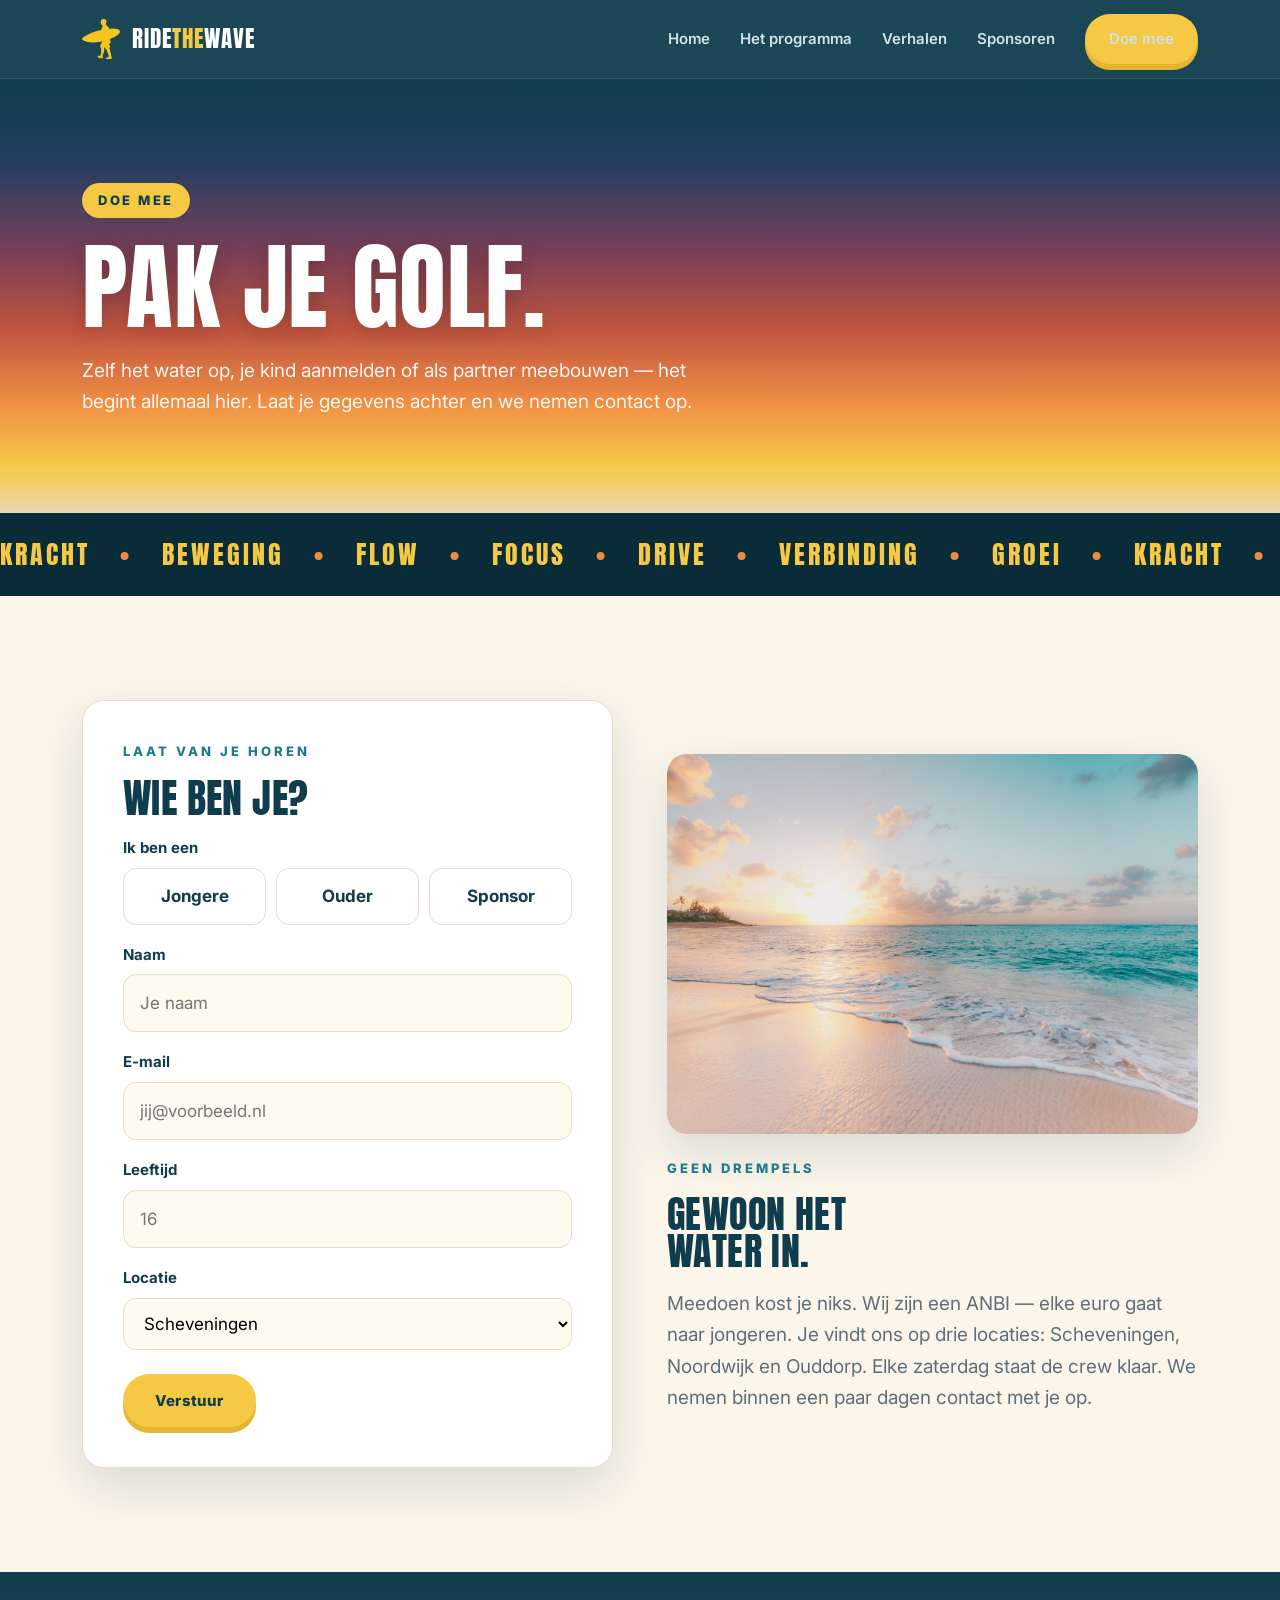
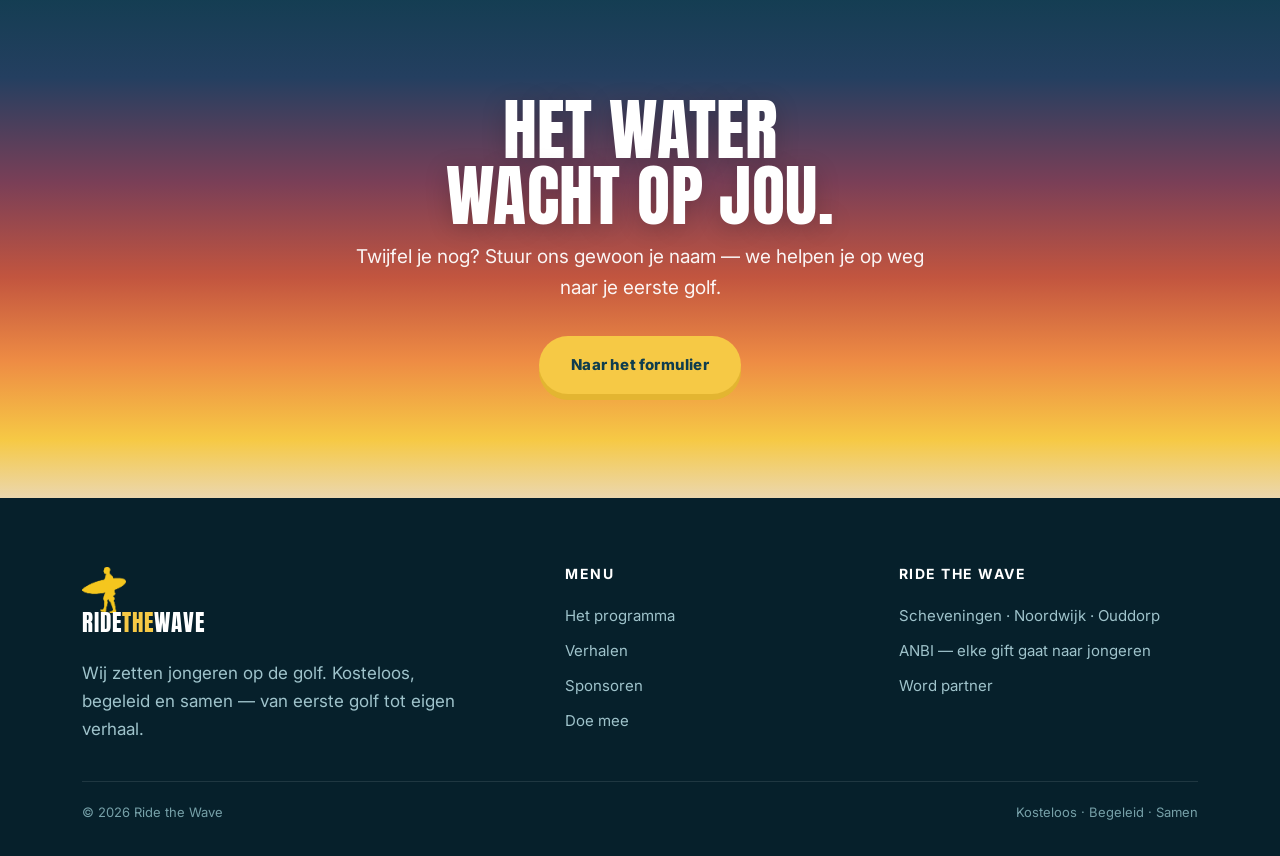
==== rtw/doe-mee.html @ a4daef5d "v11: zon-sectie geintegreerd met golf-overgangen, hero loopt over in pagina, vloeiende secties" ====
<!DOCTYPE html><html lang="nl"><head>
<meta charset="utf-8"><meta name="viewport" content="width=device-width,initial-scale=1">
<title>Ride the Wave — Doe mee</title>
<link href="https://fonts.googleapis.com/css2?family=Anton&family=Inter:wght@400;500;600;700&display=swap" rel="stylesheet">
<link rel="stylesheet" href="styles.css?v=11">
</head><body>

<nav class="nav"><div class="wrap">
  <a class="brand" href="index.html"><img src="assets/poppetje-yellow.png" alt="Ride the Wave"><span class="wm">RIDE<b>THE</b>WAVE</span></a>
  <button class="nav-toggle" aria-label="Menu openen" onclick="document.querySelector('.nav-links').classList.toggle('open')">☰</button>
  <div class="nav-links">
    <a href="index.html">Home</a><a href="het-programma.html">Het programma</a><a href="verhalen.html">Verhalen</a><a href="sponsoren.html">Sponsoren</a>
    <a class="btn btn-terra active" href="doe-mee.html">Doe mee</a>
  </div>
</div></nav>

<header class="phero">
  <div class="wrap">
    <span class="kicker">Doe mee</span>
    <h1>Pak je <em>golf.</em></h1>
    <p>Zelf het water op, je kind aanmelden of als partner meebouwen — het begint allemaal hier. Laat je gegevens achter en we nemen contact op.</p>
  </div>
</header>

<div class="band"><div class="row">
  <span>Kracht <i class="dot">•</i> Beweging <i class="dot">•</i> Flow <i class="dot">•</i> Focus <i class="dot">•</i> Drive <i class="dot">•</i> Verbinding <i class="dot">•</i> Groei <i class="dot">•</i> </span>
  <span>Kracht <i class="dot">•</i> Beweging <i class="dot">•</i> Flow <i class="dot">•</i> Focus <i class="dot">•</i> Drive <i class="dot">•</i> Verbinding <i class="dot">•</i> Groei <i class="dot">•</i> </span>
</div></div>

<section class="sec creme">
  <div class="wrap media">
    <form class="form rv" id="meedoen">
      <div class="eyebrow">Laat van je horen</div>
      <h2 style="font-size:clamp(28px,4vw,40px);margin-bottom:6px">Wie ben je?</h2>

      <label>Ik ben een</label>
      <div class="roles" id="roles">
        <div class="role" data-role="jongere">Jongere</div>
        <div class="role" data-role="ouder">Ouder</div>
        <div class="role" data-role="sponsor">Sponsor</div>
      </div>

      <label for="naam">Naam</label>
      <input type="text" id="naam" name="naam" placeholder="Je naam" required>

      <label for="email">E-mail</label>
      <input type="email" id="email" name="email" placeholder="jij@voorbeeld.nl" required>

      <label for="leeftijd">Leeftijd</label>
      <input type="number" id="leeftijd" name="leeftijd" min="1" max="120" placeholder="16">

      <label for="locatie">Locatie</label>
      <select id="locatie" name="locatie">
        <option value="Scheveningen">Scheveningen</option>
        <option value="Noordwijk">Noordwijk</option>
        <option value="Ouddorp">Ouddorp</option>
        <option value="Anders">Anders</option>
      </select>

      <button type="submit" class="btn btn-terra" style="margin-top:24px">Verstuur</button>

      <div class="thanks" id="thanks"></div>
    </form>

    <div class="rv">
      <img src="assets/photos/beach.jpg" alt="Jongere pakt een golf bij Ride the Wave" style="border-radius:20px;width:100%;height:320px;object-fit:cover">
      <div class="eyebrow" style="margin-top:24px">Geen drempels</div>
      <h2 style="font-size:clamp(26px,3.5vw,38px)">Gewoon het<br>water in.</h2>
      <p class="lead" style="margin-top:12px">Meedoen kost je niks. Wij zijn een ANBI — elke euro gaat naar jongeren. Je vindt ons op drie locaties: Scheveningen, Noordwijk en Ouddorp. Elke zaterdag staat de crew klaar. We nemen binnen een paar dagen contact met je op.</p>
    </div>
  </div>
</section>

<section class="ctastrip">
  <div class="wrap rv">
    <h2>Het water<br>wacht op jou.</h2>
    <p>Twijfel je nog? Stuur ons gewoon je naam — we helpen je op weg naar je eerste golf.</p>
    <a class="btn btn-yellow" href="#meedoen">Naar het formulier</a>
  </div>
</section>

<footer class="foot"><div class="wrap">
  <div class="top">
    <div><a class="brand" href="index.html"><img src="assets/poppetje-yellow.png" alt="" style="height:46px"><span class="wm">RIDE<b>THE</b>WAVE</span></a>
      <p style="margin-top:14px;max-width:36ch">Wij zetten jongeren op de golf. Kosteloos, begeleid en samen — van eerste golf tot eigen verhaal.</p></div>
    <div><h4>Menu</h4><a href="het-programma.html">Het programma</a><a href="verhalen.html">Verhalen</a><a href="sponsoren.html">Sponsoren</a><a href="doe-mee.html">Doe mee</a></div>
    <div><h4>Ride the Wave</h4><a>Scheveningen · Noordwijk · Ouddorp</a><a>ANBI — elke gift gaat naar jongeren</a><a href="doe-mee.html">Word partner</a></div>
  </div>
  <div class="bar"><span>© 2026 Ride the Wave</span><span>Kosteloos · Begeleid · Samen</span></div>
</div></footer>

<script>
document.querySelectorAll('.nav-links a').forEach(a=>a.addEventListener('click',()=>document.querySelector('.nav-links').classList.remove('open')));
const io=new IntersectionObserver(es=>es.forEach(e=>{if(e.isIntersecting){e.target.classList.add('in');io.unobserve(e.target)}}),{threshold:.12});
document.querySelectorAll('.rv').forEach(el=>io.observe(el));

/* ---- formulier-logica ---- */
let gekozenRol='';
document.querySelectorAll('#roles .role').forEach(r=>r.addEventListener('click',()=>{
  document.querySelectorAll('#roles .role').forEach(x=>x.classList.remove('sel'));
  r.classList.add('sel');
  gekozenRol=r.dataset.role;
}));

document.getElementById('meedoen').addEventListener('submit',function(e){
  e.preventDefault();
  const naam=document.getElementById('naam').value.trim();
  const voornaam=naam?naam.split(' ')[0]:'';
  const boodschappen={
    jongere:'Vet'+(voornaam?', '+voornaam:'')+'! We zien je in het water 🌊',
    ouder:'Bedankt'+(voornaam?', '+voornaam:'')+'! We nemen contact met je op over het aanmelden van je kind. 🤙',
    sponsor:'Top'+(voornaam?', '+voornaam:'')+'! Onze partner-crew neemt snel contact met je op om samen jongeren op de golf te zetten. 🤝'
  };
  const t=document.getElementById('thanks');
  t.textContent=gekozenRol?boodschappen[gekozenRol]:'Bedankt'+(voornaam?', '+voornaam:'')+'! We nemen snel contact met je op. 🌊';
  t.style.display='block';
  this.querySelectorAll('input,select,button').forEach(el=>{el.disabled=true;});
  t.scrollIntoView({behavior:'smooth',block:'center'});
});
</script>
</body></html>
---- rtw/styles.css ----
/* Ride the Wave — design system v10 : SUNSET-GRADIENT (festival-stijl)
   Blauw (zee) + geel (zon) hoofd; rood/oranje ALLEEN in de gradient-overgang (de zon). Echte foto's. Geen losse zonnen. */
:root{
  --blue:#0F3D4E; --blue-2:#0a2c39; --blue-3:#06202b;
  --ocean:#1F7A92; --ocean-2:#36A0BC;
  --yellow:#F6C945; --yellow-2:#FFD86A; --yellow-d:#e3b531;
  --orange:#EE8C44; --red:#D2553A;
  --sand:#E7D6B8; --sand-2:#EFE3C6; --brown:#9C7A4E;
  --creme:#FBF5EA; --white:#fff;
  --ink:#1b3138; --muted:#5d7077; --line:#e7ddc6;
  /* de zon-overgang: zee -> dusk -> rood -> oranje -> geel -> zand */
  --sunset:linear-gradient(180deg,#0F3D4E 0%,#243f60 20%,#7a3f57 40%,#C2553F 58%,#EE8C44 74%,#F6C945 89%,#EBD7AE 100%);
  --maxw:1180px; --r:22px; --sh:0 18px 48px rgba(15,61,78,.14);
}
*{margin:0;padding:0;box-sizing:border-box}
html{scroll-behavior:smooth}
body{font-family:'Inter',system-ui,sans-serif;color:var(--ink);background:var(--creme);line-height:1.65;-webkit-font-smoothing:antialiased;font-size:17px}
img{display:block;max-width:100%}
a{color:inherit;text-decoration:none}
.wrap{max-width:var(--maxw);margin:0 auto;padding:0 32px}
h1,h2,h3,.anton{font-family:'Anton',sans-serif;font-weight:400;letter-spacing:.4px;line-height:.98;text-transform:uppercase}
section{position:relative;z-index:2}
::selection{background:var(--yellow);color:var(--blue)}

/* ---------- buttons ---------- */
.btn{display:inline-flex;align-items:center;gap:.5em;font-family:'Inter';font-weight:800;font-size:15px;letter-spacing:.2px;
  padding:15px 30px;border-radius:999px;transition:transform .16s,box-shadow .16s,background .16s;cursor:pointer;border:2px solid transparent}
.btn:hover{transform:translateY(-2px)}
.btn-terra{background:var(--yellow);color:var(--blue);box-shadow:0 6px 0 var(--yellow-d)}
.btn-terra:hover{background:var(--yellow-2);box-shadow:0 4px 0 var(--yellow-d)}
.btn-yellow{background:var(--yellow);color:var(--blue);box-shadow:0 6px 0 var(--yellow-d)}
.btn-yellow:hover{background:var(--yellow-2);box-shadow:0 4px 0 var(--yellow-d)}
.btn-ghost{background:transparent;border-color:rgba(255,255,255,.65);color:#fff}
.btn-ghost:hover{background:rgba(255,255,255,.12);border-color:#fff}
.btn-ghost.dark{border-color:var(--blue);color:var(--blue)}

/* ---------- nav ---------- */
.nav{position:sticky;top:0;z-index:50;background:rgba(15,61,78,.95);backdrop-filter:saturate(140%) blur(10px);color:#fff;border-bottom:1px solid rgba(255,255,255,.08)}
.nav .wrap{display:flex;align-items:center;justify-content:space-between;height:78px}
.brand{display:flex;align-items:center;gap:12px}
.brand img{height:40px}
.brand .wm{font-family:'Anton';font-size:23px;letter-spacing:1px;line-height:.9;color:#fff}
.brand .wm b{color:var(--yellow);font-weight:400}
.nav-links{display:flex;align-items:center;gap:30px}
.nav-links a{font-weight:600;font-size:15px;color:#cfe2e8;transition:color .15s;position:relative}
.nav-links a:not(.btn):hover,.nav-links a.active:not(.btn){color:#fff}
.nav-links a.active:not(.btn)::after{content:"";position:absolute;left:0;right:0;bottom:-6px;height:3px;background:var(--yellow);border-radius:2px}
.nav-links .btn{padding:11px 22px}
.nav-toggle{display:none;background:none;border:0;color:#fff;font-size:26px;cursor:pointer}
@media(max-width:900px){
  .nav-links{position:fixed;inset:78px 0 auto 0;background:var(--blue);flex-direction:column;gap:0;padding:8px 0;
    transform:translateY(-130%);transition:transform .28s;box-shadow:0 24px 44px rgba(0,0,0,.3)}
  .nav-links.open{transform:translateY(0)}
  .nav-links a{padding:15px 32px;width:100%}.nav-links a.active::after{display:none}
  .nav-links .btn{margin:12px 32px}.nav-toggle{display:block}
}

/* ---------- hero (echte foto + sunset-waas) ---------- */
.hero{position:relative;min-height:92vh;display:flex;align-items:flex-end;color:#fff;overflow:hidden}
.hero .bg{position:absolute;inset:0;object-fit:cover;width:100%;height:100%;transform:scale(1.03)}
.hero .veil{position:absolute;inset:0;background:
  linear-gradient(180deg,rgba(15,61,78,.30) 0%,rgba(210,85,58,.20) 44%,rgba(15,61,78,.50) 70%,rgba(8,40,53,.92) 100%)}
.hero .wrap{position:relative;padding-bottom:96px;padding-top:120px;width:100%}
.kicker{display:inline-flex;align-items:center;gap:11px;font-family:'Inter';font-weight:800;letter-spacing:2.5px;font-size:13px;text-transform:uppercase;color:var(--blue);background:var(--yellow);padding:7px 16px;border-radius:999px;margin-bottom:22px}
.hero h1{font-size:clamp(54px,9.5vw,138px);max-width:14ch;letter-spacing:.5px;text-shadow:0 4px 34px rgba(0,0,0,.3)}
.hero h1 em{font-style:normal;color:var(--yellow)}
.tagline{margin:26px 0 4px;font-size:clamp(16px,1.7vw,21px);font-weight:500;max-width:48ch;color:#edf4f1}
.tagline span{display:block}
.hero-cta{display:flex;gap:14px;flex-wrap:wrap;margin-top:34px}
.hero-proof{margin-top:28px;font-size:14px;color:#d3e6e2;letter-spacing:.3px}
.hero-proof b{color:var(--yellow);font-weight:800}

/* page hero (gradient, geen losse zon) */
.phero{background:var(--sunset);color:#fff;padding:104px 0 96px;position:relative;overflow:hidden}
.phero .wrap{position:relative;z-index:2}
.phero h1{font-size:clamp(46px,7.5vw,98px);max-width:16ch;text-shadow:0 4px 24px rgba(0,0,0,.2)}
.phero h1 em{font-style:normal;color:#fff}
.phero p{margin-top:20px;max-width:52ch;font-size:19px;color:#fff;opacity:.94}

/* ---------- FESTIVAL-sectie: sunset-gradient + witomlijste fotokaarten ---------- */
.festival{background:var(--sunset);color:#fff;padding:120px 0 150px;position:relative}
.festival .head{text-align:center;max-width:62ch;margin:0 auto 54px}
.festival .eyebrow{color:#fff;opacity:.85}
.festival h2{color:#fff;font-size:clamp(34px,5vw,60px);text-shadow:0 4px 24px rgba(0,0,0,.18)}
.festival .lead{color:#fff;opacity:.92;margin:14px auto 0}
.fcards{display:grid;grid-template-columns:repeat(3,1fr);gap:34px}
@media(max-width:860px){.fcards{grid-template-columns:1fr;gap:40px;max-width:460px;margin:0 auto}}
.fitem{text-align:center}
.fitem .frame{background:#fff;padding:10px;border-radius:18px;box-shadow:0 22px 50px rgba(0,0,0,.22);transition:transform .2s}
.fitem:nth-child(odd) .frame{transform:rotate(-1.2deg)}
.fitem:nth-child(even) .frame{transform:rotate(1.2deg)}
.fitem:hover .frame{transform:rotate(0) translateY(-4px)}
.fitem .frame img{width:100%;height:248px;object-fit:cover;border-radius:11px;display:block}
.fitem h3{font-size:27px;margin:24px 0 10px;color:#fff;text-shadow:0 2px 14px rgba(0,0,0,.18)}
.fitem p{color:#fff;opacity:.92;font-size:15px;max-width:34ch;margin:0 auto}
/* golvende zand-rand onderaan */
.festival::after{content:"";position:absolute;left:0;right:0;bottom:-1px;height:60px;background-repeat:no-repeat;background-size:100% 100%;
  background-image:url("data:image/svg+xml,%3Csvg xmlns='http://www.w3.org/2000/svg' viewBox='0 0 1440 70' preserveAspectRatio='none'%3E%3Cpath d='M0,38 C200,68 380,12 600,36 C820,60 1020,14 1240,36 C1340,46 1400,30 1440,34 L1440,70 L0,70 Z' fill='%23FBF5EA'/%3E%3C/svg%3E")}

/* ---------- sfeerwoorden band ---------- */
.band{background:var(--blue-2);overflow:hidden;padding:20px 0}
.band .row{display:flex;white-space:nowrap;animation:scroll 42s linear infinite;font-family:'Anton';font-size:26px;letter-spacing:3px;color:var(--yellow);text-transform:uppercase}
.band .row span{display:inline-flex;align-items:center;gap:30px;padding-right:30px}
.band .row .dot{color:var(--orange);font-style:normal}
@keyframes scroll{from{transform:translateX(0)}to{transform:translateX(-50%)}}

/* ---------- sections ---------- */
.sec{padding:104px 0}
.sec.creme{background:var(--creme)}
.sec.zand{background:var(--sand)}
.sec.sea{background:var(--blue);color:#fff;padding-top:120px}
.eyebrow{font-family:'Inter';font-weight:800;letter-spacing:3px;font-size:13px;color:var(--ocean);text-transform:uppercase;margin-bottom:16px}
.sec.zand .eyebrow{color:var(--brown)}
.sec.sea .eyebrow{color:var(--yellow)}
.sec h2{font-size:clamp(32px,4.6vw,56px);max-width:20ch;margin-bottom:18px;color:var(--blue)}
.sec.sea h2{color:#fff}
.lead{font-size:19px;color:var(--muted);max-width:62ch}
.sec.zand .lead{color:#5c5238}.sec.sea .lead{color:#cfe4ea}

/* stats */
.stats{display:grid;grid-template-columns:repeat(4,1fr);gap:30px;margin-top:12px}
.stat{padding-top:22px;border-top:4px solid var(--yellow)}
.stat .n{font-family:'Anton';font-size:clamp(42px,5vw,68px);color:var(--ocean);line-height:1}
.sec.sea .stat .n{color:var(--yellow)}
.stat .l{font-weight:700;margin-top:8px;color:var(--ink)}.sec.sea .stat .l{color:#fff}
.stat small{display:block;color:var(--muted);font-weight:400;font-size:14px;margin-top:2px}
.sec.sea .stat small{color:#a0c6cf}
@media(max-width:760px){.stats{grid-template-columns:repeat(2,1fr)}}

/* cards */
.grid{display:grid;gap:26px}
.g2{grid-template-columns:repeat(2,1fr)}.g3{grid-template-columns:repeat(3,1fr)}.g4{grid-template-columns:repeat(4,1fr)}
@media(max-width:900px){.g3,.g4{grid-template-columns:repeat(2,1fr)}}
@media(max-width:600px){.g2,.g3,.g4{grid-template-columns:1fr}}
.card{background:#fff;border-radius:var(--r);overflow:hidden;box-shadow:var(--sh);border:1px solid var(--line);transition:transform .2s,box-shadow .2s}
.card:hover{transform:translateY(-5px);box-shadow:0 28px 60px rgba(15,61,78,.16)}
.card .pad{padding:28px 28px 30px}
.card img{width:100%;height:210px;object-fit:cover}
.card h3{font-size:23px;color:var(--blue);margin-bottom:10px}
.card p{color:var(--muted);font-size:15px}

/* phase */
.phase{display:flex;gap:24px;align-items:flex-start;background:#fff;border-radius:var(--r);padding:30px 32px;box-shadow:var(--sh);border:1px solid var(--line);transition:transform .2s}
.phase:hover{transform:translateY(-3px)}
.phase .num{flex:0 0 auto;width:60px;height:60px;border-radius:50%;background:var(--yellow);color:var(--blue);font-family:'Anton';font-size:26px;display:flex;align-items:center;justify-content:center;box-shadow:0 4px 0 var(--yellow-d)}
.phase h3{font-size:24px;color:var(--blue)}.phase p{color:var(--muted);margin-top:6px}
.phase .out{display:inline-flex;align-items:center;gap:7px;margin-top:12px;font-weight:800;font-size:13px;letter-spacing:.4px;color:var(--ocean)}

/* media row */
.media{display:grid;grid-template-columns:1fr 1fr;gap:54px;align-items:center}
.media img{width:100%;height:100%;min-height:380px;object-fit:cover;border-radius:var(--r);box-shadow:var(--sh)}
@media(max-width:820px){.media{grid-template-columns:1fr;gap:30px}.media img{min-height:260px}}

/* quote */
.pull{background:var(--blue-2)!important;color:#fff;border-radius:var(--r);padding:54px 56px;position:relative;overflow:hidden}
.pull::before{content:"\201C";position:absolute;top:-12px;left:24px;font-family:Georgia,serif;font-size:160px;color:rgba(246,201,69,.3);line-height:1}
.pull q{font-family:'Anton';font-size:clamp(25px,3.3vw,40px);line-height:1.1;display:block;quotes:none;text-transform:none;letter-spacing:.3px;position:relative}
.pull .by{margin-top:20px;color:var(--yellow);font-weight:700}
@media(max-width:600px){.pull{padding:38px 28px}}

/* sponsor tiers */
.tier{background:#fff;border-radius:var(--r);overflow:hidden;box-shadow:var(--sh);border:1px solid var(--line);display:flex;flex-direction:column}
.tier .top{background:var(--blue)!important;color:#fff;padding:24px;font-family:'Anton';font-size:25px;text-align:center;letter-spacing:1px}
.tier .price{font-family:'Anton';font-size:38px;color:var(--blue);text-align:center;padding:26px 0 8px}
.tier .desc{padding:0 26px 24px;color:var(--muted);text-align:center;font-size:15px;flex:1}
.tier .cta{padding:0 26px 30px;text-align:center}
.tier.hi{outline:3px solid var(--yellow);outline-offset:-3px;transform:translateY(-8px)}
.tier.hi .top{background:var(--ocean)!important}
.tier.hi .price{color:var(--ocean)}
.badge-best{background:var(--yellow);color:var(--blue);font-family:'Inter';font-weight:800;font-size:12px;letter-spacing:1.5px;text-align:center;padding:8px;text-transform:uppercase}

/* form */
.form{background:#fff;border-radius:var(--r);padding:40px;box-shadow:var(--sh);border:1px solid var(--line);max-width:680px}
.form label{display:block;font-weight:700;margin:18px 0 7px;color:var(--blue);font-size:15px}
.form input,.form select{width:100%;padding:14px 16px;border:1.5px solid var(--line);border-radius:13px;font:inherit;background:#fdfaf0;transition:border-color .15s}
.form input:focus,.form select:focus{outline:none;border-color:var(--ocean)}
.roles{display:flex;gap:10px;flex-wrap:wrap;margin-top:8px}
.role{flex:1;min-width:120px;text-align:center;padding:13px;border:1.5px solid var(--line);border-radius:13px;cursor:pointer;font-weight:700;color:var(--blue);transition:.15s}
.role:hover{border-color:var(--ocean)}
.role.sel{background:var(--blue);color:#fff;border-color:var(--blue)}
.thanks{display:none;background:var(--blue);color:#fff;border-radius:16px;padding:24px;margin-top:20px;font-weight:600}

/* CTA strip (sunset-gradient, geen losse zon) */
.ctastrip{background:var(--sunset);color:#fff;text-align:center;padding:124px 0 104px;position:relative;overflow:hidden}
.ctastrip .wrap{position:relative;z-index:2}
.ctastrip h2{font-size:clamp(36px,5.5vw,68px);margin-bottom:12px;color:#fff;text-shadow:0 4px 24px rgba(0,0,0,.2)}
.ctastrip p{max-width:50ch;margin:0 auto 32px;font-size:19px;color:#fff;opacity:.94}

/* golf-divider bovenaan donkere/sea secties */
.sec.sea::before{content:"";position:absolute;top:-1px;left:0;right:0;height:46px;background-repeat:no-repeat;background-size:100% 100%;z-index:3;
  background-image:url("data:image/svg+xml,%3Csvg xmlns='http://www.w3.org/2000/svg' viewBox='0 0 1440 60' preserveAspectRatio='none'%3E%3Cpath d='M0,30 C180,62 360,2 540,28 C720,54 900,6 1080,30 C1260,52 1380,18 1440,28 L1440,0 L0,0 Z' fill='%23FBF5EA'/%3E%3C/svg%3E")}

/* full-bleed break */
.break{position:relative;min-height:72vh;display:flex;align-items:center;justify-content:center;text-align:center;overflow:hidden;z-index:2}
.break img{position:absolute;inset:0;width:100%;height:100%;object-fit:cover}
.break .grad{position:absolute;inset:0;background:linear-gradient(120deg,rgba(15,61,78,.62),rgba(210,85,58,.40))}
.break h2{position:relative;color:#fff;font-size:clamp(42px,9vw,140px);line-height:.92;max-width:18ch;text-shadow:0 8px 40px rgba(0,0,0,.32)}
.break h2 span{color:var(--yellow)}

/* partners */
.logos{display:grid;grid-template-columns:repeat(5,1fr);gap:18px}
.logos .lg{background:#fff;border-radius:16px;height:84px;display:flex;align-items:center;justify-content:center;color:var(--muted);font-weight:600;font-size:14px;border:1px solid rgba(15,61,78,.12)}
@media(max-width:760px){.logos{grid-template-columns:repeat(2,1fr)}}

/* footer */
.foot{background:var(--blue-3);color:#9fc3cb;padding:64px 0 32px}
.foot .top{display:grid;grid-template-columns:1.5fr 1fr 1fr;gap:34px}
.foot .brand .wm{color:#fff}
.foot h4{font-family:'Inter';font-weight:700;color:#fff;font-size:14px;letter-spacing:1.5px;margin-bottom:14px;text-transform:uppercase}
.foot a{display:block;color:#9fc3cb;padding:5px 0;font-size:15px}.foot a:hover{color:var(--yellow)}
.foot .bar{border-top:1px solid rgba(255,255,255,.1);margin-top:38px;padding-top:20px;font-size:13px;display:flex;justify-content:space-between;flex-wrap:wrap;gap:8px;color:#76a0a8}
@media(max-width:760px){.foot .top{grid-template-columns:1fr;gap:24px}}

/* ---------- vloeiende golf-overgangen tussen secties ---------- */
.wd{line-height:0;position:relative;z-index:4;margin-top:-1px;margin-bottom:-1px}
.wd svg{display:block;width:100%;height:70px}
/* festival vloeit nu in via een golf bovenaan -> geen harde rand meer */
.festival{padding-top:30px}
.festival::before{content:none}
/* hero golf-uitloop */
.hero .waves{position:absolute;left:0;right:0;bottom:-1px;width:100%;z-index:3;display:block}
.hero .waves svg{display:block;width:100%;height:14vh;min-height:90px}

/* reveal */
.rv{opacity:0;transform:translateY(26px);transition:opacity .7s,transform .7s}.rv.in{opacity:1;transform:none}
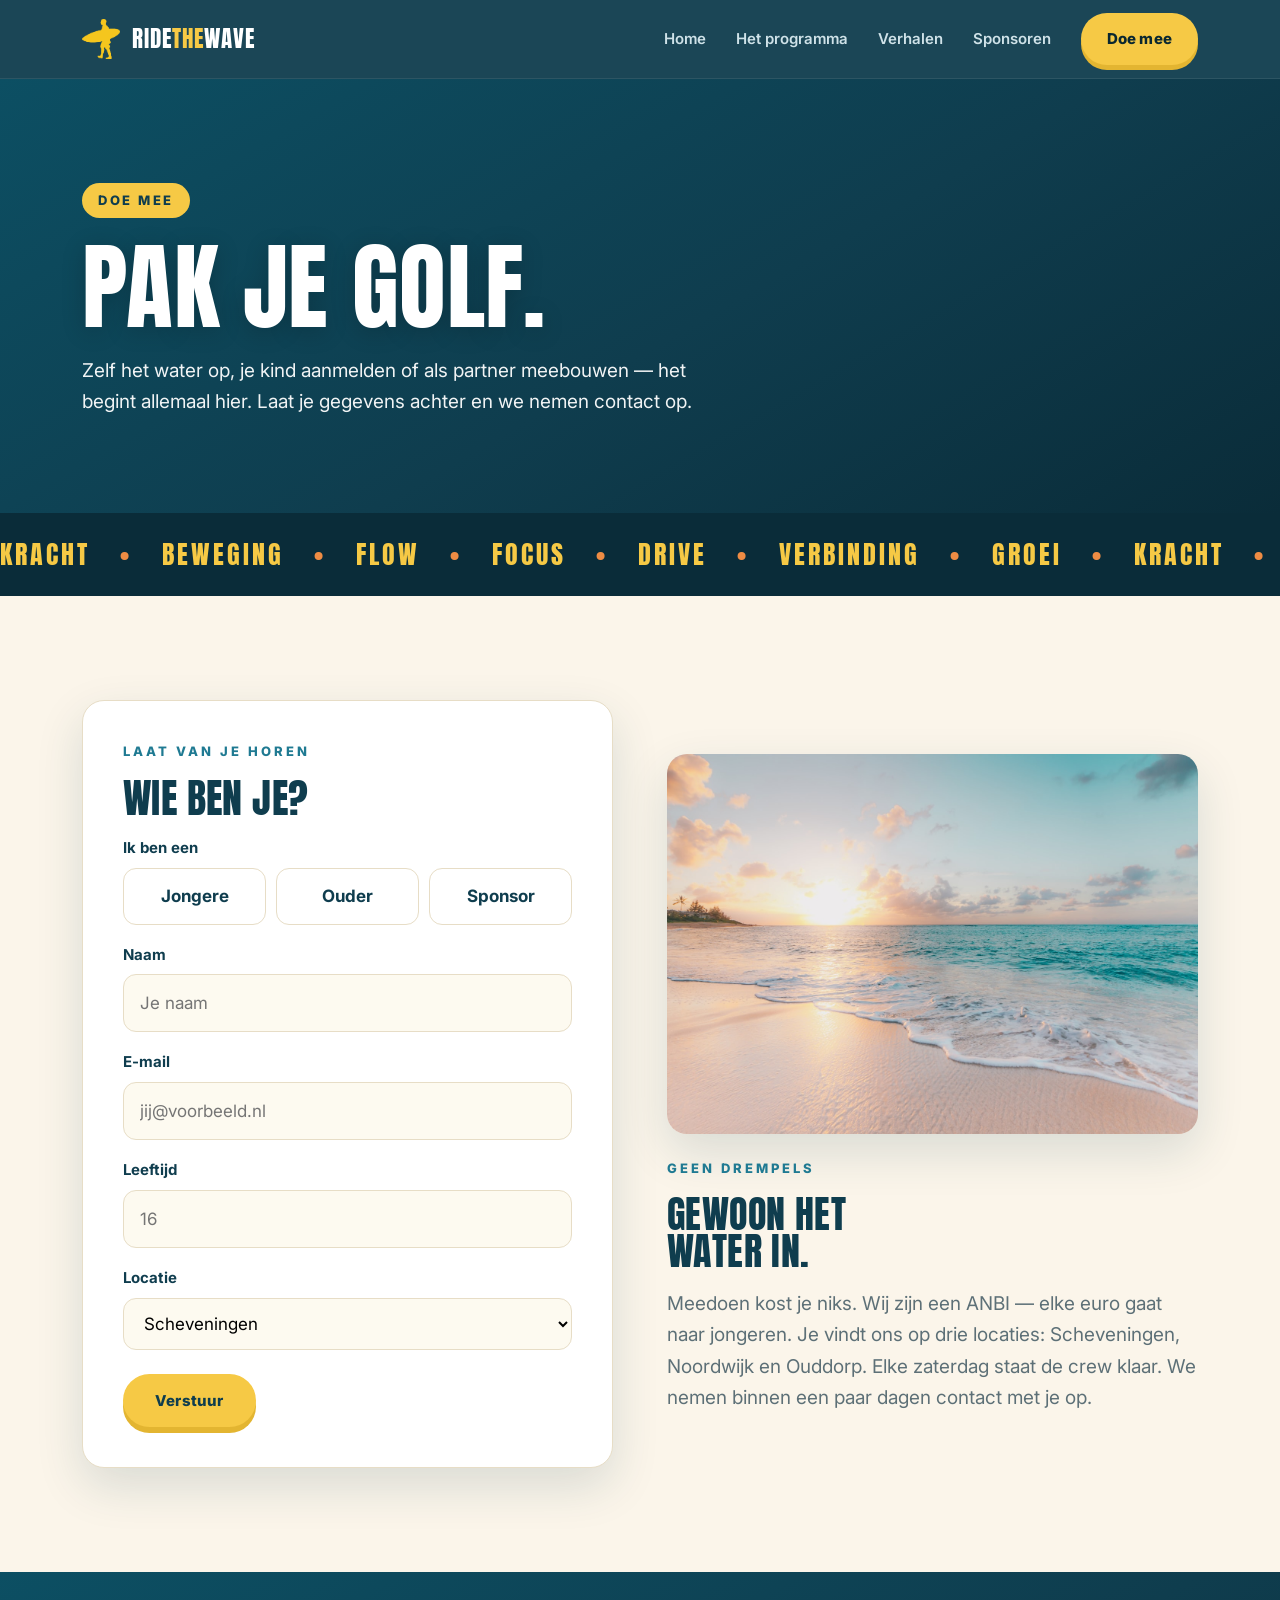
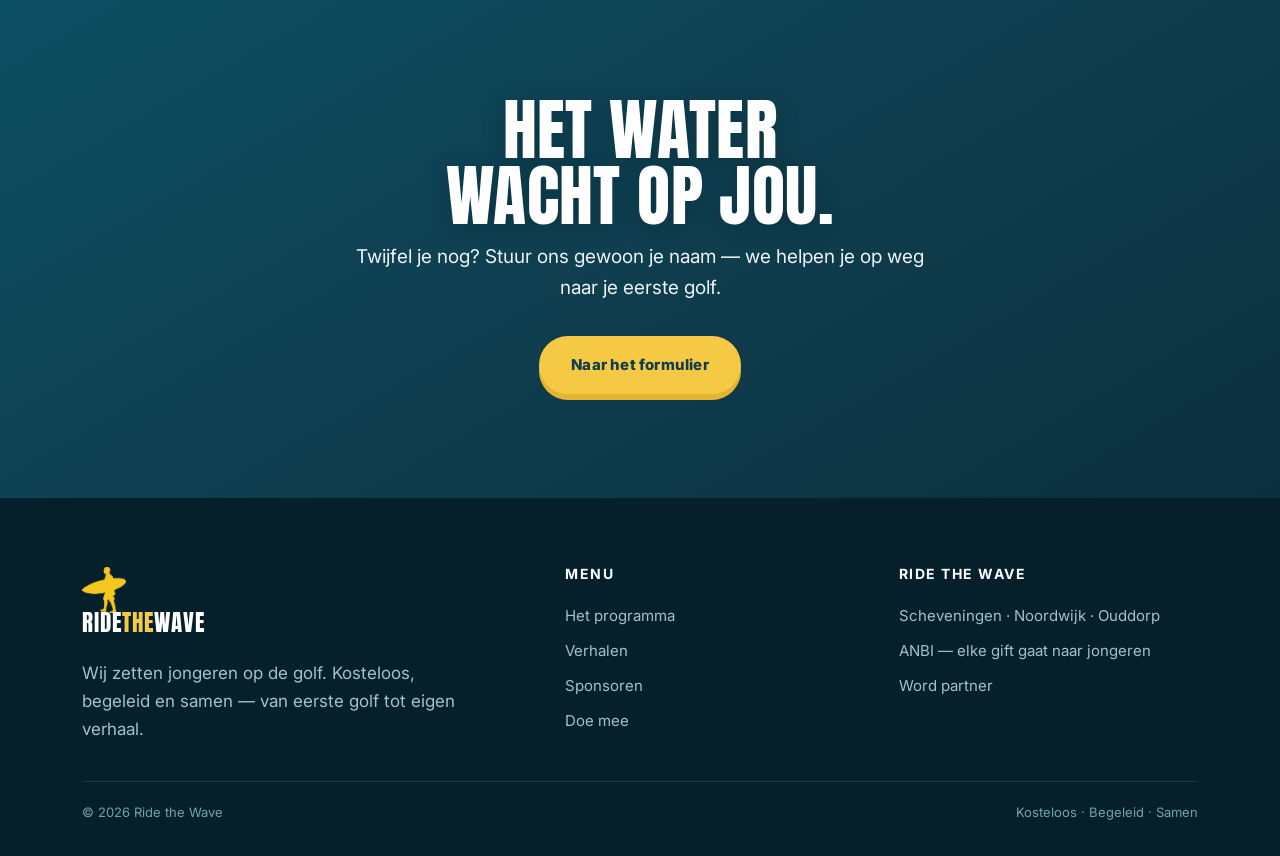
==== commit 5303485c: "v12: sunset alleen nog in festival (minder zonbeweging), pheros/CTA/hero clean zeeblauw, nav-knop le" ====
--- a/rtw/doe-mee.html
+++ b/rtw/doe-mee.html
@@ -2,7 +2,7 @@
 <meta charset="utf-8"><meta name="viewport" content="width=device-width,initial-scale=1">
 <title>Ride the Wave — Doe mee</title>
 <link href="https://fonts.googleapis.com/css2?family=Anton&family=Inter:wght@400;500;600;700&display=swap" rel="stylesheet">
-<link rel="stylesheet" href="styles.css?v=11">
+<link rel="stylesheet" href="styles.css?v=12">
 </head><body>
 
 <nav class="nav"><div class="wrap">
--- a/rtw/styles.css
+++ b/rtw/styles.css
@@ -45,7 +45,7 @@
 .nav-links a{font-weight:600;font-size:15px;color:#cfe2e8;transition:color .15s;position:relative}
 .nav-links a:not(.btn):hover,.nav-links a.active:not(.btn){color:#fff}
 .nav-links a.active:not(.btn)::after{content:"";position:absolute;left:0;right:0;bottom:-6px;height:3px;background:var(--yellow);border-radius:2px}
-.nav-links .btn{padding:11px 22px}
+.nav-links .btn{padding:12px 24px;color:#0a2730;font-weight:800;box-shadow:0 5px 0 var(--yellow-d)}
 .nav-toggle{display:none;background:none;border:0;color:#fff;font-size:26px;cursor:pointer}
 @media(max-width:900px){
   .nav-links{position:fixed;inset:78px 0 auto 0;background:var(--blue);flex-direction:column;gap:0;padding:8px 0;
@@ -59,7 +59,7 @@
 .hero{position:relative;min-height:92vh;display:flex;align-items:flex-end;color:#fff;overflow:hidden}
 .hero .bg{position:absolute;inset:0;object-fit:cover;width:100%;height:100%;transform:scale(1.03)}
 .hero .veil{position:absolute;inset:0;background:
-  linear-gradient(180deg,rgba(15,61,78,.30) 0%,rgba(210,85,58,.20) 44%,rgba(15,61,78,.50) 70%,rgba(8,40,53,.92) 100%)}
+  linear-gradient(180deg,rgba(15,61,78,.34) 0%,rgba(15,61,78,.10) 34%,rgba(12,45,54,.55) 70%,rgba(8,40,53,.94) 100%)}
 .hero .wrap{position:relative;padding-bottom:96px;padding-top:120px;width:100%}
 .kicker{display:inline-flex;align-items:center;gap:11px;font-family:'Inter';font-weight:800;letter-spacing:2.5px;font-size:13px;text-transform:uppercase;color:var(--blue);background:var(--yellow);padding:7px 16px;border-radius:999px;margin-bottom:22px}
 .hero h1{font-size:clamp(54px,9.5vw,138px);max-width:14ch;letter-spacing:.5px;text-shadow:0 4px 34px rgba(0,0,0,.3)}
@@ -71,7 +71,7 @@
 .hero-proof b{color:var(--yellow);font-weight:800}
 
 /* page hero (gradient, geen losse zon) */
-.phero{background:var(--sunset);color:#fff;padding:104px 0 96px;position:relative;overflow:hidden}
+.phero{background:linear-gradient(150deg,#0c4f63 0%,var(--blue) 55%,var(--blue-2) 100%);color:#fff;padding:104px 0 96px;position:relative;overflow:hidden}
 .phero .wrap{position:relative;z-index:2}
 .phero h1{font-size:clamp(46px,7.5vw,98px);max-width:16ch;text-shadow:0 4px 24px rgba(0,0,0,.2)}
 .phero h1 em{font-style:normal;color:#fff}
@@ -181,7 +181,7 @@
 .thanks{display:none;background:var(--blue);color:#fff;border-radius:16px;padding:24px;margin-top:20px;font-weight:600}
 
 /* CTA strip (sunset-gradient, geen losse zon) */
-.ctastrip{background:var(--sunset);color:#fff;text-align:center;padding:124px 0 104px;position:relative;overflow:hidden}
+.ctastrip{background:linear-gradient(150deg,#0c4f63 0%,var(--blue) 55%,var(--blue-2) 110%);color:#fff;text-align:center;padding:124px 0 104px;position:relative;overflow:hidden}
 .ctastrip .wrap{position:relative;z-index:2}
 .ctastrip h2{font-size:clamp(36px,5.5vw,68px);margin-bottom:12px;color:#fff;text-shadow:0 4px 24px rgba(0,0,0,.2)}
 .ctastrip p{max-width:50ch;margin:0 auto 32px;font-size:19px;color:#fff;opacity:.94}
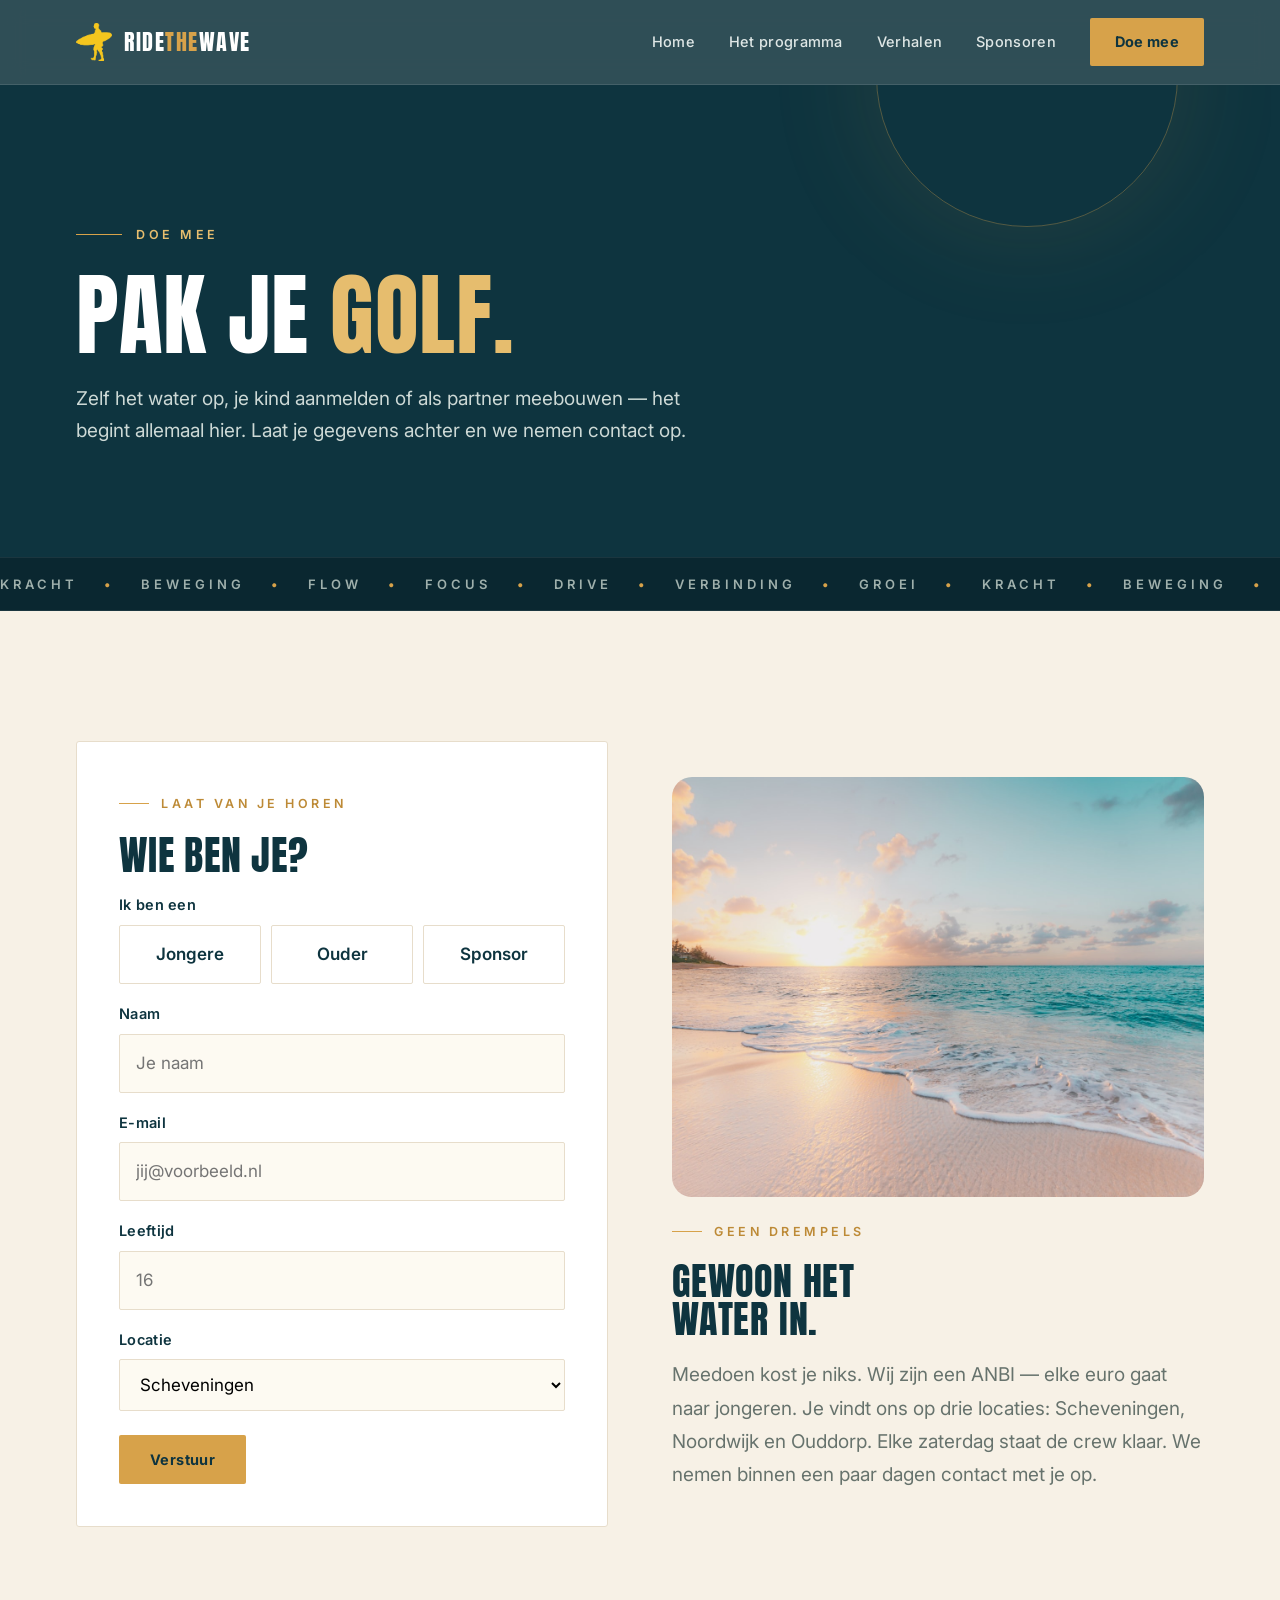
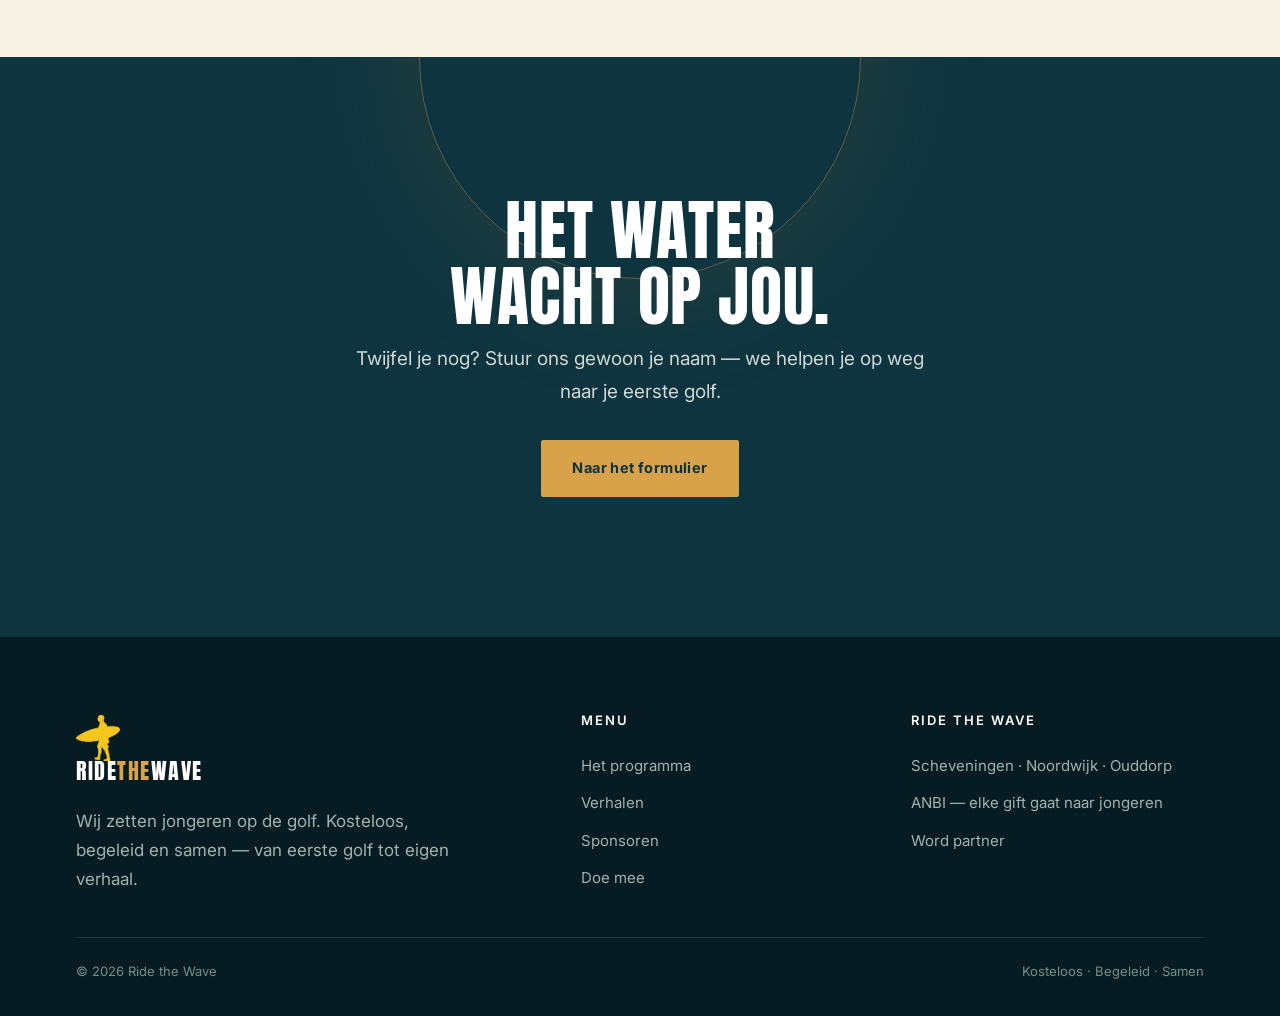
==== commit c8fa3892: "v13 premium editorial: oceaanblauw + verfijnd goud, zon als subtiele gloed/gouden-uur (geen kinderac" ====
--- a/rtw/doe-mee.html
+++ b/rtw/doe-mee.html
@@ -2,7 +2,7 @@
 <meta charset="utf-8"><meta name="viewport" content="width=device-width,initial-scale=1">
 <title>Ride the Wave — Doe mee</title>
 <link href="https://fonts.googleapis.com/css2?family=Anton&family=Inter:wght@400;500;600;700&display=swap" rel="stylesheet">
-<link rel="stylesheet" href="styles.css?v=12">
+<link rel="stylesheet" href="styles.css?v=13">
 </head><body>
 
 <nav class="nav"><div class="wrap">
--- a/rtw/styles.css
+++ b/rtw/styles.css
@@ -1,225 +1,207 @@
-/* Ride the Wave — design system v10 : SUNSET-GRADIENT (festival-stijl)
-   Blauw (zee) + geel (zon) hoofd; rood/oranje ALLEEN in de gradient-overgang (de zon). Echte foto's. Geen losse zonnen. */
+/* Ride the Wave — design system v13 : PREMIUM EDITORIAL
+   Diep oceaanblauw + crème + verfijnd goud (de zon = gouden-uur licht & één goud-accent). Geen regenboog-gradient, geen golfjes, geen dikke knoppen. */
 :root{
-  --blue:#0F3D4E; --blue-2:#0a2c39; --blue-3:#06202b;
-  --ocean:#1F7A92; --ocean-2:#36A0BC;
-  --yellow:#F6C945; --yellow-2:#FFD86A; --yellow-d:#e3b531;
-  --orange:#EE8C44; --red:#D2553A;
-  --sand:#E7D6B8; --sand-2:#EFE3C6; --brown:#9C7A4E;
-  --creme:#FBF5EA; --white:#fff;
-  --ink:#1b3138; --muted:#5d7077; --line:#e7ddc6;
-  /* de zon-overgang: zee -> dusk -> rood -> oranje -> geel -> zand */
-  --sunset:linear-gradient(180deg,#0F3D4E 0%,#243f60 20%,#7a3f57 40%,#C2553F 58%,#EE8C44 74%,#F6C945 89%,#EBD7AE 100%);
-  --maxw:1180px; --r:22px; --sh:0 18px 48px rgba(15,61,78,.14);
+  --navy:#0E343F; --navy-2:#0a2730; --navy-3:#061b22;       /* diepe oceaan */
+  --teal:#1C6E7E;                                            /* subtiele zee */
+  --gold:#D7A24A; --gold-2:#E6BD6E; --gold-d:#bd8a36;        /* de zon (verfijnd) */
+  --cream:#F7F1E6; --sand:#EADFC9; --white:#fff;
+  --ink:#22302d; --muted:#67736d; --line:#e7ddcb;
+  --maxw:1200px;
 }
 *{margin:0;padding:0;box-sizing:border-box}
 html{scroll-behavior:smooth}
-body{font-family:'Inter',system-ui,sans-serif;color:var(--ink);background:var(--creme);line-height:1.65;-webkit-font-smoothing:antialiased;font-size:17px}
+body{font-family:'Inter',system-ui,sans-serif;color:var(--ink);background:var(--cream);line-height:1.7;-webkit-font-smoothing:antialiased;font-size:17px}
 img{display:block;max-width:100%}
 a{color:inherit;text-decoration:none}
-.wrap{max-width:var(--maxw);margin:0 auto;padding:0 32px}
-h1,h2,h3,.anton{font-family:'Anton',sans-serif;font-weight:400;letter-spacing:.4px;line-height:.98;text-transform:uppercase}
+.wrap{max-width:var(--maxw);margin:0 auto;padding:0 36px}
+h1,h2,h3,.anton{font-family:'Anton',sans-serif;font-weight:400;letter-spacing:.6px;line-height:1;text-transform:uppercase}
 section{position:relative;z-index:2}
-::selection{background:var(--yellow);color:var(--blue)}
-
-/* ---------- buttons ---------- */
-.btn{display:inline-flex;align-items:center;gap:.5em;font-family:'Inter';font-weight:800;font-size:15px;letter-spacing:.2px;
-  padding:15px 30px;border-radius:999px;transition:transform .16s,box-shadow .16s,background .16s;cursor:pointer;border:2px solid transparent}
-.btn:hover{transform:translateY(-2px)}
-.btn-terra{background:var(--yellow);color:var(--blue);box-shadow:0 6px 0 var(--yellow-d)}
-.btn-terra:hover{background:var(--yellow-2);box-shadow:0 4px 0 var(--yellow-d)}
-.btn-yellow{background:var(--yellow);color:var(--blue);box-shadow:0 6px 0 var(--yellow-d)}
-.btn-yellow:hover{background:var(--yellow-2);box-shadow:0 4px 0 var(--yellow-d)}
-.btn-ghost{background:transparent;border-color:rgba(255,255,255,.65);color:#fff}
-.btn-ghost:hover{background:rgba(255,255,255,.12);border-color:#fff}
-.btn-ghost.dark{border-color:var(--blue);color:var(--blue)}
+::selection{background:var(--gold);color:var(--navy)}
+.wd{display:none}            /* oude golf-dividers uit */
+
+/* ---------- buttons (strak, verfijnd) ---------- */
+.btn{display:inline-flex;align-items:center;gap:.55em;font-family:'Inter';font-weight:700;font-size:14.5px;letter-spacing:.4px;
+  padding:15px 30px;border-radius:2px;transition:background .2s,color .2s,border-color .2s,transform .2s;cursor:pointer;border:1px solid transparent}
+.btn:hover{transform:translateY(-1px)}
+.btn-terra,.btn-yellow{background:var(--gold);color:var(--navy)}
+.btn-terra:hover,.btn-yellow:hover{background:var(--gold-2)}
+.btn-ghost{background:transparent;border-color:rgba(255,255,255,.4);color:#fff}
+.btn-ghost:hover{border-color:#fff;background:rgba(255,255,255,.06)}
+.btn-ghost.dark{border-color:var(--navy);color:var(--navy)}
 
 /* ---------- nav ---------- */
-.nav{position:sticky;top:0;z-index:50;background:rgba(15,61,78,.95);backdrop-filter:saturate(140%) blur(10px);color:#fff;border-bottom:1px solid rgba(255,255,255,.08)}
-.nav .wrap{display:flex;align-items:center;justify-content:space-between;height:78px}
+.nav{position:sticky;top:0;z-index:50;background:rgba(14,52,63,.86);backdrop-filter:saturate(140%) blur(12px);color:#fff;border-bottom:1px solid rgba(255,255,255,.1)}
+.nav .wrap{display:flex;align-items:center;justify-content:space-between;height:84px}
 .brand{display:flex;align-items:center;gap:12px}
-.brand img{height:40px}
-.brand .wm{font-family:'Anton';font-size:23px;letter-spacing:1px;line-height:.9;color:#fff}
-.brand .wm b{color:var(--yellow);font-weight:400}
-.nav-links{display:flex;align-items:center;gap:30px}
-.nav-links a{font-weight:600;font-size:15px;color:#cfe2e8;transition:color .15s;position:relative}
+.brand img{height:38px}
+.brand .wm{font-family:'Anton';font-size:22px;letter-spacing:1.5px;line-height:.9;color:#fff}
+.brand .wm b{color:var(--gold);font-weight:400}
+.nav-links{display:flex;align-items:center;gap:34px}
+.nav-links a{font-weight:500;font-size:14.5px;letter-spacing:.3px;color:#dfe7e6;transition:color .15s;position:relative}
 .nav-links a:not(.btn):hover,.nav-links a.active:not(.btn){color:#fff}
-.nav-links a.active:not(.btn)::after{content:"";position:absolute;left:0;right:0;bottom:-6px;height:3px;background:var(--yellow);border-radius:2px}
-.nav-links .btn{padding:12px 24px;color:#0a2730;font-weight:800;box-shadow:0 5px 0 var(--yellow-d)}
+.nav-links a.active:not(.btn)::after{content:"";position:absolute;left:0;right:0;bottom:-7px;height:2px;background:var(--gold)}
+.nav-links .btn{padding:11px 24px;color:var(--navy);font-weight:700}
 .nav-toggle{display:none;background:none;border:0;color:#fff;font-size:26px;cursor:pointer}
-@media(max-width:900px){
-  .nav-links{position:fixed;inset:78px 0 auto 0;background:var(--blue);flex-direction:column;gap:0;padding:8px 0;
-    transform:translateY(-130%);transition:transform .28s;box-shadow:0 24px 44px rgba(0,0,0,.3)}
+@media(max-width:920px){
+  .nav-links{position:fixed;inset:84px 0 auto 0;background:var(--navy);flex-direction:column;gap:0;padding:8px 0;
+    transform:translateY(-130%);transition:transform .28s;box-shadow:0 24px 44px rgba(0,0,0,.32)}
   .nav-links.open{transform:translateY(0)}
-  .nav-links a{padding:15px 32px;width:100%}.nav-links a.active::after{display:none}
-  .nav-links .btn{margin:12px 32px}.nav-toggle{display:block}
+  .nav-links a{padding:16px 36px;width:100%}.nav-links a.active::after{display:none}
+  .nav-links .btn{margin:12px 36px}.nav-toggle{display:block}
 }
 
-/* ---------- hero (echte foto + sunset-waas) ---------- */
-.hero{position:relative;min-height:92vh;display:flex;align-items:flex-end;color:#fff;overflow:hidden}
-.hero .bg{position:absolute;inset:0;object-fit:cover;width:100%;height:100%;transform:scale(1.03)}
-.hero .veil{position:absolute;inset:0;background:
-  linear-gradient(180deg,rgba(15,61,78,.34) 0%,rgba(15,61,78,.10) 34%,rgba(12,45,54,.55) 70%,rgba(8,40,53,.94) 100%)}
-.hero .wrap{position:relative;padding-bottom:96px;padding-top:120px;width:100%}
-.kicker{display:inline-flex;align-items:center;gap:11px;font-family:'Inter';font-weight:800;letter-spacing:2.5px;font-size:13px;text-transform:uppercase;color:var(--blue);background:var(--yellow);padding:7px 16px;border-radius:999px;margin-bottom:22px}
-.hero h1{font-size:clamp(54px,9.5vw,138px);max-width:14ch;letter-spacing:.5px;text-shadow:0 4px 34px rgba(0,0,0,.3)}
-.hero h1 em{font-style:normal;color:var(--yellow)}
-.tagline{margin:26px 0 4px;font-size:clamp(16px,1.7vw,21px);font-weight:500;max-width:48ch;color:#edf4f1}
-.tagline span{display:block}
-.hero-cta{display:flex;gap:14px;flex-wrap:wrap;margin-top:34px}
-.hero-proof{margin-top:28px;font-size:14px;color:#d3e6e2;letter-spacing:.3px}
-.hero-proof b{color:var(--yellow);font-weight:800}
-
-/* page hero (gradient, geen losse zon) */
-.phero{background:linear-gradient(150deg,#0c4f63 0%,var(--blue) 55%,var(--blue-2) 100%);color:#fff;padding:104px 0 96px;position:relative;overflow:hidden}
+/* ---------- hero (gouden-uur foto, editorial) ---------- */
+.hero{position:relative;min-height:94vh;display:flex;align-items:center;color:#fff;overflow:hidden}
+.hero .bg{position:absolute;inset:0;object-fit:cover;width:100%;height:100%}
+.hero .veil{position:absolute;inset:0;background:linear-gradient(90deg,rgba(8,27,34,.82) 0%,rgba(8,27,34,.45) 45%,rgba(8,27,34,.12) 100%)}
+.hero .waves{display:none}
+.hero .wrap{position:relative;width:100%}
+.kicker{display:inline-flex;align-items:center;gap:14px;font-family:'Inter';font-weight:600;letter-spacing:3.5px;font-size:12.5px;text-transform:uppercase;color:var(--gold-2);margin-bottom:26px}
+.kicker::before{content:"";width:46px;height:1px;background:var(--gold)}
+.hero h1{font-size:clamp(52px,8.5vw,128px);max-width:13ch;letter-spacing:1px}
+.hero h1 em{font-style:normal;color:var(--gold-2)}
+.tagline{margin:28px 0 0;font-size:clamp(16px,1.5vw,20px);font-weight:400;max-width:46ch;color:#e4ecea;line-height:1.7}
+.hero-cta{display:flex;gap:16px;flex-wrap:wrap;margin-top:38px}
+.hero-proof{margin-top:30px;font-size:13.5px;letter-spacing:.5px;color:#bcccc8}
+.hero-proof b{color:var(--gold-2);font-weight:700}
+
+/* page hero */
+.phero{background:var(--navy);color:#fff;padding:130px 0 110px;position:relative;overflow:hidden}
+.phero::after{content:"";position:absolute;right:8%;top:-160px;width:300px;height:300px;border-radius:50%;border:1px solid rgba(215,162,74,.35);box-shadow:0 0 120px rgba(215,162,74,.12)}
 .phero .wrap{position:relative;z-index:2}
-.phero h1{font-size:clamp(46px,7.5vw,98px);max-width:16ch;text-shadow:0 4px 24px rgba(0,0,0,.2)}
-.phero h1 em{font-style:normal;color:#fff}
-.phero p{margin-top:20px;max-width:52ch;font-size:19px;color:#fff;opacity:.94}
-
-/* ---------- FESTIVAL-sectie: sunset-gradient + witomlijste fotokaarten ---------- */
-.festival{background:var(--sunset);color:#fff;padding:120px 0 150px;position:relative}
-.festival .head{text-align:center;max-width:62ch;margin:0 auto 54px}
-.festival .eyebrow{color:#fff;opacity:.85}
-.festival h2{color:#fff;font-size:clamp(34px,5vw,60px);text-shadow:0 4px 24px rgba(0,0,0,.18)}
-.festival .lead{color:#fff;opacity:.92;margin:14px auto 0}
-.fcards{display:grid;grid-template-columns:repeat(3,1fr);gap:34px}
-@media(max-width:860px){.fcards{grid-template-columns:1fr;gap:40px;max-width:460px;margin:0 auto}}
-.fitem{text-align:center}
-.fitem .frame{background:#fff;padding:10px;border-radius:18px;box-shadow:0 22px 50px rgba(0,0,0,.22);transition:transform .2s}
-.fitem:nth-child(odd) .frame{transform:rotate(-1.2deg)}
-.fitem:nth-child(even) .frame{transform:rotate(1.2deg)}
-.fitem:hover .frame{transform:rotate(0) translateY(-4px)}
-.fitem .frame img{width:100%;height:248px;object-fit:cover;border-radius:11px;display:block}
-.fitem h3{font-size:27px;margin:24px 0 10px;color:#fff;text-shadow:0 2px 14px rgba(0,0,0,.18)}
-.fitem p{color:#fff;opacity:.92;font-size:15px;max-width:34ch;margin:0 auto}
-/* golvende zand-rand onderaan */
-.festival::after{content:"";position:absolute;left:0;right:0;bottom:-1px;height:60px;background-repeat:no-repeat;background-size:100% 100%;
-  background-image:url("data:image/svg+xml,%3Csvg xmlns='http://www.w3.org/2000/svg' viewBox='0 0 1440 70' preserveAspectRatio='none'%3E%3Cpath d='M0,38 C200,68 380,12 600,36 C820,60 1020,14 1240,36 C1340,46 1400,30 1440,34 L1440,70 L0,70 Z' fill='%23FBF5EA'/%3E%3C/svg%3E")}
-
-/* ---------- sfeerwoorden band ---------- */
-.band{background:var(--blue-2);overflow:hidden;padding:20px 0}
-.band .row{display:flex;white-space:nowrap;animation:scroll 42s linear infinite;font-family:'Anton';font-size:26px;letter-spacing:3px;color:var(--yellow);text-transform:uppercase}
-.band .row span{display:inline-flex;align-items:center;gap:30px;padding-right:30px}
-.band .row .dot{color:var(--orange);font-style:normal}
+.phero .kicker{color:var(--gold-2)}
+.phero h1{font-size:clamp(44px,7vw,92px);max-width:16ch}
+.phero h1 em{font-style:normal;color:var(--gold-2)}
+.phero p{margin-top:22px;max-width:54ch;font-size:19px;color:#cdd9d6}
+
+/* ---------- dunne sfeerwoorden-ticker (verfijnd) ---------- */
+.band{background:var(--navy-2);overflow:hidden;padding:15px 0;border-top:1px solid rgba(255,255,255,.07);border-bottom:1px solid rgba(255,255,255,.07)}
+.band .row{display:flex;white-space:nowrap;animation:scroll 60s linear infinite;font-family:'Inter';font-weight:600;font-size:13px;letter-spacing:4px;text-transform:uppercase;color:#9fb0ac}
+.band .row span{display:inline-flex;align-items:center;gap:26px;padding-right:26px}
+.band .row .dot{color:var(--gold);font-style:normal}
 @keyframes scroll{from{transform:translateX(0)}to{transform:translateX(-50%)}}
 
 /* ---------- sections ---------- */
-.sec{padding:104px 0}
-.sec.creme{background:var(--creme)}
+.sec{padding:130px 0}
+.sec.creme{background:var(--cream)}
 .sec.zand{background:var(--sand)}
-.sec.sea{background:var(--blue);color:#fff;padding-top:120px}
-.eyebrow{font-family:'Inter';font-weight:800;letter-spacing:3px;font-size:13px;color:var(--ocean);text-transform:uppercase;margin-bottom:16px}
-.sec.zand .eyebrow{color:var(--brown)}
-.sec.sea .eyebrow{color:var(--yellow)}
-.sec h2{font-size:clamp(32px,4.6vw,56px);max-width:20ch;margin-bottom:18px;color:var(--blue)}
+.sec.sea{background:var(--navy);color:#fff}
+.eyebrow{font-family:'Inter';font-weight:600;letter-spacing:3.5px;font-size:12.5px;color:var(--gold-d);text-transform:uppercase;margin-bottom:20px;display:inline-flex;align-items:center;gap:12px}
+.eyebrow::before{content:"";width:30px;height:1px;background:var(--gold)}
+.sec.sea .eyebrow,.sec.zand .eyebrow{color:var(--gold-2)}
+.sec h2{font-size:clamp(34px,4.4vw,58px);max-width:18ch;margin-bottom:20px;color:var(--navy);letter-spacing:.8px}
 .sec.sea h2{color:#fff}
-.lead{font-size:19px;color:var(--muted);max-width:62ch}
-.sec.zand .lead{color:#5c5238}.sec.sea .lead{color:#cfe4ea}
+.lead{font-size:19px;color:var(--muted);max-width:60ch;line-height:1.75}
+.sec.sea .lead{color:#cdd9d6}.sec.zand .lead{color:#5f5a48}
 
 /* stats */
-.stats{display:grid;grid-template-columns:repeat(4,1fr);gap:30px;margin-top:12px}
-.stat{padding-top:22px;border-top:4px solid var(--yellow)}
-.stat .n{font-family:'Anton';font-size:clamp(42px,5vw,68px);color:var(--ocean);line-height:1}
-.sec.sea .stat .n{color:var(--yellow)}
-.stat .l{font-weight:700;margin-top:8px;color:var(--ink)}.sec.sea .stat .l{color:#fff}
-.stat small{display:block;color:var(--muted);font-weight:400;font-size:14px;margin-top:2px}
-.sec.sea .stat small{color:#a0c6cf}
-@media(max-width:760px){.stats{grid-template-columns:repeat(2,1fr)}}
+.stats{display:grid;grid-template-columns:repeat(4,1fr);gap:0;margin-top:18px;border-top:1px solid var(--line)}
+.stat{padding:32px 28px 0 0;border-right:1px solid var(--line)}
+.stat:last-child{border-right:0}
+.stat .n{font-family:'Anton';font-size:clamp(40px,4.4vw,60px);color:var(--navy);line-height:1}
+.sec.sea .stat .n{color:var(--gold-2)}
+.stat .l{font-weight:600;margin-top:10px;color:var(--ink)}.sec.sea .stat .l{color:#fff}
+.stat small{display:block;color:var(--muted);font-weight:400;font-size:13.5px;margin-top:3px}
+.sec.sea .stat small{color:#aebcb8}
+@media(max-width:760px){.stats{grid-template-columns:repeat(2,1fr)}.stat{border-right:0;padding-right:0}}
+
+/* editorial photo cards (vervangt de festival-regenboog) */
+.festival{background:var(--navy);color:#fff;padding:130px 0}
+.festival::after{content:none}
+.festival .head{max-width:64ch;margin:0 0 56px}
+.festival .eyebrow{color:var(--gold-2)}
+.festival h2{color:#fff}
+.festival .lead{color:#cdd9d6}
+.fcards{display:grid;grid-template-columns:repeat(3,1fr);gap:36px}
+@media(max-width:860px){.fcards{grid-template-columns:1fr;gap:40px;max-width:440px}}
+.fitem .frame{overflow:hidden;border-radius:3px;position:relative}
+.fitem .frame::after{content:"";position:absolute;inset:0;box-shadow:inset 0 0 0 1px rgba(215,162,74,.35)}
+.fitem .frame img{width:100%;height:300px;object-fit:cover;transition:transform .5s ease}
+.fitem:hover .frame img{transform:scale(1.05)}
+.fitem h3{font-size:24px;margin:26px 0 10px;color:#fff;letter-spacing:.5px}
+.fitem p{color:#bcccc8;font-size:15px;max-width:38ch}
 
 /* cards */
-.grid{display:grid;gap:26px}
+.grid{display:grid;gap:30px}
 .g2{grid-template-columns:repeat(2,1fr)}.g3{grid-template-columns:repeat(3,1fr)}.g4{grid-template-columns:repeat(4,1fr)}
 @media(max-width:900px){.g3,.g4{grid-template-columns:repeat(2,1fr)}}
 @media(max-width:600px){.g2,.g3,.g4{grid-template-columns:1fr}}
-.card{background:#fff;border-radius:var(--r);overflow:hidden;box-shadow:var(--sh);border:1px solid var(--line);transition:transform .2s,box-shadow .2s}
-.card:hover{transform:translateY(-5px);box-shadow:0 28px 60px rgba(15,61,78,.16)}
-.card .pad{padding:28px 28px 30px}
-.card img{width:100%;height:210px;object-fit:cover}
-.card h3{font-size:23px;color:var(--blue);margin-bottom:10px}
+.card{background:var(--white);border:1px solid var(--line);border-radius:3px;overflow:hidden;transition:transform .2s,box-shadow .2s}
+.card:hover{transform:translateY(-3px);box-shadow:0 24px 50px rgba(14,52,63,.10)}
+.card .pad{padding:30px 30px 32px}
+.card img{width:100%;height:220px;object-fit:cover}
+.card h3{font-size:22px;color:var(--navy);margin-bottom:10px;letter-spacing:.4px}
 .card p{color:var(--muted);font-size:15px}
 
 /* phase */
-.phase{display:flex;gap:24px;align-items:flex-start;background:#fff;border-radius:var(--r);padding:30px 32px;box-shadow:var(--sh);border:1px solid var(--line);transition:transform .2s}
-.phase:hover{transform:translateY(-3px)}
-.phase .num{flex:0 0 auto;width:60px;height:60px;border-radius:50%;background:var(--yellow);color:var(--blue);font-family:'Anton';font-size:26px;display:flex;align-items:center;justify-content:center;box-shadow:0 4px 0 var(--yellow-d)}
-.phase h3{font-size:24px;color:var(--blue)}.phase p{color:var(--muted);margin-top:6px}
-.phase .out{display:inline-flex;align-items:center;gap:7px;margin-top:12px;font-weight:800;font-size:13px;letter-spacing:.4px;color:var(--ocean)}
+.phase{display:flex;gap:26px;align-items:flex-start;padding:34px 0;border-top:1px solid var(--line)}
+.phase:last-child{border-bottom:1px solid var(--line)}
+.phase .num{flex:0 0 auto;font-family:'Anton';font-size:clamp(40px,4vw,60px);color:var(--gold);line-height:.9;min-width:90px}
+.phase h3{font-size:25px;color:var(--navy);letter-spacing:.5px}.phase p{color:var(--muted);margin-top:8px;max-width:54ch}
+.phase .out{display:inline-flex;align-items:center;gap:8px;margin-top:12px;font-weight:600;font-size:13px;letter-spacing:1px;text-transform:uppercase;color:var(--gold-d)}
 
 /* media row */
-.media{display:grid;grid-template-columns:1fr 1fr;gap:54px;align-items:center}
-.media img{width:100%;height:100%;min-height:380px;object-fit:cover;border-radius:var(--r);box-shadow:var(--sh)}
-@media(max-width:820px){.media{grid-template-columns:1fr;gap:30px}.media img{min-height:260px}}
+.media{display:grid;grid-template-columns:1fr 1fr;gap:64px;align-items:center}
+.media img{width:100%;height:100%;min-height:420px;object-fit:cover;border-radius:3px}
+@media(max-width:820px){.media{grid-template-columns:1fr;gap:32px}.media img{min-height:280px}}
 
 /* quote */
-.pull{background:var(--blue-2)!important;color:#fff;border-radius:var(--r);padding:54px 56px;position:relative;overflow:hidden}
-.pull::before{content:"\201C";position:absolute;top:-12px;left:24px;font-family:Georgia,serif;font-size:160px;color:rgba(246,201,69,.3);line-height:1}
-.pull q{font-family:'Anton';font-size:clamp(25px,3.3vw,40px);line-height:1.1;display:block;quotes:none;text-transform:none;letter-spacing:.3px;position:relative}
-.pull .by{margin-top:20px;color:var(--yellow);font-weight:700}
-@media(max-width:600px){.pull{padding:38px 28px}}
+.pull{border-left:2px solid var(--gold);padding:8px 0 8px 44px;position:relative}
+.pull q{font-family:'Anton';font-size:clamp(26px,3.4vw,46px);line-height:1.12;display:block;quotes:none;text-transform:none;letter-spacing:.4px;color:#fff}
+.sec:not(.sea) .pull q{color:var(--navy)}
+.pull .by{margin-top:22px;color:var(--gold-2);font-weight:600;letter-spacing:.5px}
+.sec:not(.sea) .pull .by{color:var(--gold-d)}
+@media(max-width:600px){.pull{padding-left:26px}}
 
 /* sponsor tiers */
-.tier{background:#fff;border-radius:var(--r);overflow:hidden;box-shadow:var(--sh);border:1px solid var(--line);display:flex;flex-direction:column}
-.tier .top{background:var(--blue)!important;color:#fff;padding:24px;font-family:'Anton';font-size:25px;text-align:center;letter-spacing:1px}
-.tier .price{font-family:'Anton';font-size:38px;color:var(--blue);text-align:center;padding:26px 0 8px}
-.tier .desc{padding:0 26px 24px;color:var(--muted);text-align:center;font-size:15px;flex:1}
-.tier .cta{padding:0 26px 30px;text-align:center}
-.tier.hi{outline:3px solid var(--yellow);outline-offset:-3px;transform:translateY(-8px)}
-.tier.hi .top{background:var(--ocean)!important}
-.tier.hi .price{color:var(--ocean)}
-.badge-best{background:var(--yellow);color:var(--blue);font-family:'Inter';font-weight:800;font-size:12px;letter-spacing:1.5px;text-align:center;padding:8px;text-transform:uppercase}
+.tier{background:var(--white);border:1px solid var(--line);border-radius:3px;overflow:hidden;display:flex;flex-direction:column}
+.tier .top{background:var(--navy)!important;color:#fff;padding:26px;font-family:'Anton';font-size:24px;text-align:center;letter-spacing:1.5px}
+.tier .price{font-family:'Anton';font-size:36px;color:var(--navy);text-align:center;padding:28px 0 8px}
+.tier .desc{padding:0 28px 26px;color:var(--muted);text-align:center;font-size:15px;flex:1}
+.tier .cta{padding:0 28px 32px;text-align:center}
+.tier.hi{border-color:var(--gold);box-shadow:0 24px 50px rgba(14,52,63,.1)}
+.tier.hi .top{background:var(--gold)!important;color:var(--navy)}
+.tier.hi .price{color:var(--gold-d)}
+.badge-best{background:var(--gold);color:var(--navy);font-family:'Inter';font-weight:700;font-size:11.5px;letter-spacing:2px;text-align:center;padding:9px;text-transform:uppercase}
 
 /* form */
-.form{background:#fff;border-radius:var(--r);padding:40px;box-shadow:var(--sh);border:1px solid var(--line);max-width:680px}
-.form label{display:block;font-weight:700;margin:18px 0 7px;color:var(--blue);font-size:15px}
-.form input,.form select{width:100%;padding:14px 16px;border:1.5px solid var(--line);border-radius:13px;font:inherit;background:#fdfaf0;transition:border-color .15s}
-.form input:focus,.form select:focus{outline:none;border-color:var(--ocean)}
+.form{background:var(--white);border:1px solid var(--line);border-radius:3px;padding:42px;max-width:680px}
+.form label{display:block;font-weight:600;margin:18px 0 7px;color:var(--navy);font-size:14.5px;letter-spacing:.3px}
+.form input,.form select{width:100%;padding:14px 16px;border:1px solid var(--line);border-radius:2px;font:inherit;background:#fdfaf2;transition:border-color .15s}
+.form input:focus,.form select:focus{outline:none;border-color:var(--gold)}
 .roles{display:flex;gap:10px;flex-wrap:wrap;margin-top:8px}
-.role{flex:1;min-width:120px;text-align:center;padding:13px;border:1.5px solid var(--line);border-radius:13px;cursor:pointer;font-weight:700;color:var(--blue);transition:.15s}
-.role:hover{border-color:var(--ocean)}
-.role.sel{background:var(--blue);color:#fff;border-color:var(--blue)}
-.thanks{display:none;background:var(--blue);color:#fff;border-radius:16px;padding:24px;margin-top:20px;font-weight:600}
-
-/* CTA strip (sunset-gradient, geen losse zon) */
-.ctastrip{background:linear-gradient(150deg,#0c4f63 0%,var(--blue) 55%,var(--blue-2) 110%);color:#fff;text-align:center;padding:124px 0 104px;position:relative;overflow:hidden}
+.role{flex:1;min-width:120px;text-align:center;padding:14px;border:1px solid var(--line);border-radius:2px;cursor:pointer;font-weight:600;color:var(--navy);transition:.15s}
+.role:hover{border-color:var(--gold)}
+.role.sel{background:var(--navy);color:#fff;border-color:var(--navy)}
+.thanks{display:none;background:var(--navy);color:#fff;border-radius:3px;padding:24px;margin-top:20px;font-weight:500}
+
+/* CTA strip */
+.ctastrip{background:var(--navy);color:#fff;text-align:center;padding:140px 0;position:relative;overflow:hidden}
+.ctastrip::before{content:"";position:absolute;left:50%;top:-220px;width:440px;height:440px;transform:translateX(-50%);border-radius:50%;border:1px solid rgba(215,162,74,.4);box-shadow:0 0 140px rgba(215,162,74,.14)}
 .ctastrip .wrap{position:relative;z-index:2}
-.ctastrip h2{font-size:clamp(36px,5.5vw,68px);margin-bottom:12px;color:#fff;text-shadow:0 4px 24px rgba(0,0,0,.2)}
-.ctastrip p{max-width:50ch;margin:0 auto 32px;font-size:19px;color:#fff;opacity:.94}
-
-/* golf-divider bovenaan donkere/sea secties */
-.sec.sea::before{content:"";position:absolute;top:-1px;left:0;right:0;height:46px;background-repeat:no-repeat;background-size:100% 100%;z-index:3;
-  background-image:url("data:image/svg+xml,%3Csvg xmlns='http://www.w3.org/2000/svg' viewBox='0 0 1440 60' preserveAspectRatio='none'%3E%3Cpath d='M0,30 C180,62 360,2 540,28 C720,54 900,6 1080,30 C1260,52 1380,18 1440,28 L1440,0 L0,0 Z' fill='%23FBF5EA'/%3E%3C/svg%3E")}
+.ctastrip h2{font-size:clamp(36px,5.2vw,66px);margin-bottom:14px;color:#fff;letter-spacing:.8px}
+.ctastrip p{max-width:50ch;margin:0 auto 32px;font-size:19px;color:#cdd9d6}
 
 /* full-bleed break */
-.break{position:relative;min-height:72vh;display:flex;align-items:center;justify-content:center;text-align:center;overflow:hidden;z-index:2}
+.break{position:relative;min-height:70vh;display:flex;align-items:center;justify-content:center;text-align:center;overflow:hidden;z-index:2}
 .break img{position:absolute;inset:0;width:100%;height:100%;object-fit:cover}
-.break .grad{position:absolute;inset:0;background:linear-gradient(120deg,rgba(15,61,78,.62),rgba(210,85,58,.40))}
-.break h2{position:relative;color:#fff;font-size:clamp(42px,9vw,140px);line-height:.92;max-width:18ch;text-shadow:0 8px 40px rgba(0,0,0,.32)}
-.break h2 span{color:var(--yellow)}
+.break .grad{position:absolute;inset:0;background:rgba(8,27,34,.5)}
+.break h2{position:relative;color:#fff;font-size:clamp(40px,8vw,128px);line-height:1;max-width:18ch;letter-spacing:1px}
+.break h2 span{color:var(--gold-2)}
 
 /* partners */
-.logos{display:grid;grid-template-columns:repeat(5,1fr);gap:18px}
-.logos .lg{background:#fff;border-radius:16px;height:84px;display:flex;align-items:center;justify-content:center;color:var(--muted);font-weight:600;font-size:14px;border:1px solid rgba(15,61,78,.12)}
+.logos{display:grid;grid-template-columns:repeat(5,1fr);gap:1px;background:var(--line);border:1px solid var(--line)}
+.logos .lg{background:var(--cream);height:96px;display:flex;align-items:center;justify-content:center;color:var(--muted);font-weight:500;font-size:13.5px;letter-spacing:.5px}
 @media(max-width:760px){.logos{grid-template-columns:repeat(2,1fr)}}
 
 /* footer */
-.foot{background:var(--blue-3);color:#9fc3cb;padding:64px 0 32px}
-.foot .top{display:grid;grid-template-columns:1.5fr 1fr 1fr;gap:34px}
+.foot{background:var(--navy-3);color:#9fb4b0;padding:72px 0 34px}
+.foot .top{display:grid;grid-template-columns:1.6fr 1fr 1fr;gap:36px}
 .foot .brand .wm{color:#fff}
-.foot h4{font-family:'Inter';font-weight:700;color:#fff;font-size:14px;letter-spacing:1.5px;margin-bottom:14px;text-transform:uppercase}
-.foot a{display:block;color:#9fc3cb;padding:5px 0;font-size:15px}.foot a:hover{color:var(--yellow)}
-.foot .bar{border-top:1px solid rgba(255,255,255,.1);margin-top:38px;padding-top:20px;font-size:13px;display:flex;justify-content:space-between;flex-wrap:wrap;gap:8px;color:#76a0a8}
-@media(max-width:760px){.foot .top{grid-template-columns:1fr;gap:24px}}
-
-/* ---------- vloeiende golf-overgangen tussen secties ---------- */
-.wd{line-height:0;position:relative;z-index:4;margin-top:-1px;margin-bottom:-1px}
-.wd svg{display:block;width:100%;height:70px}
-/* festival vloeit nu in via een golf bovenaan -> geen harde rand meer */
-.festival{padding-top:30px}
-.festival::before{content:none}
-/* hero golf-uitloop */
-.hero .waves{position:absolute;left:0;right:0;bottom:-1px;width:100%;z-index:3;display:block}
-.hero .waves svg{display:block;width:100%;height:14vh;min-height:90px}
+.foot h4{font-family:'Inter';font-weight:600;color:#fff;font-size:13px;letter-spacing:2px;margin-bottom:16px;text-transform:uppercase}
+.foot a{display:block;color:#9fb4b0;padding:6px 0;font-size:15px}.foot a:hover{color:var(--gold-2)}
+.foot .bar{border-top:1px solid rgba(255,255,255,.1);margin-top:40px;padding-top:22px;font-size:13px;display:flex;justify-content:space-between;flex-wrap:wrap;gap:8px;color:#75908b}
+@media(max-width:760px){.foot .top{grid-template-columns:1fr;gap:26px}}
 
 /* reveal */
-.rv{opacity:0;transform:translateY(26px);transition:opacity .7s,transform .7s}.rv.in{opacity:1;transform:none}
+.rv{opacity:0;transform:translateY(24px);transition:opacity .8s ease,transform .8s ease}.rv.in{opacity:1;transform:none}
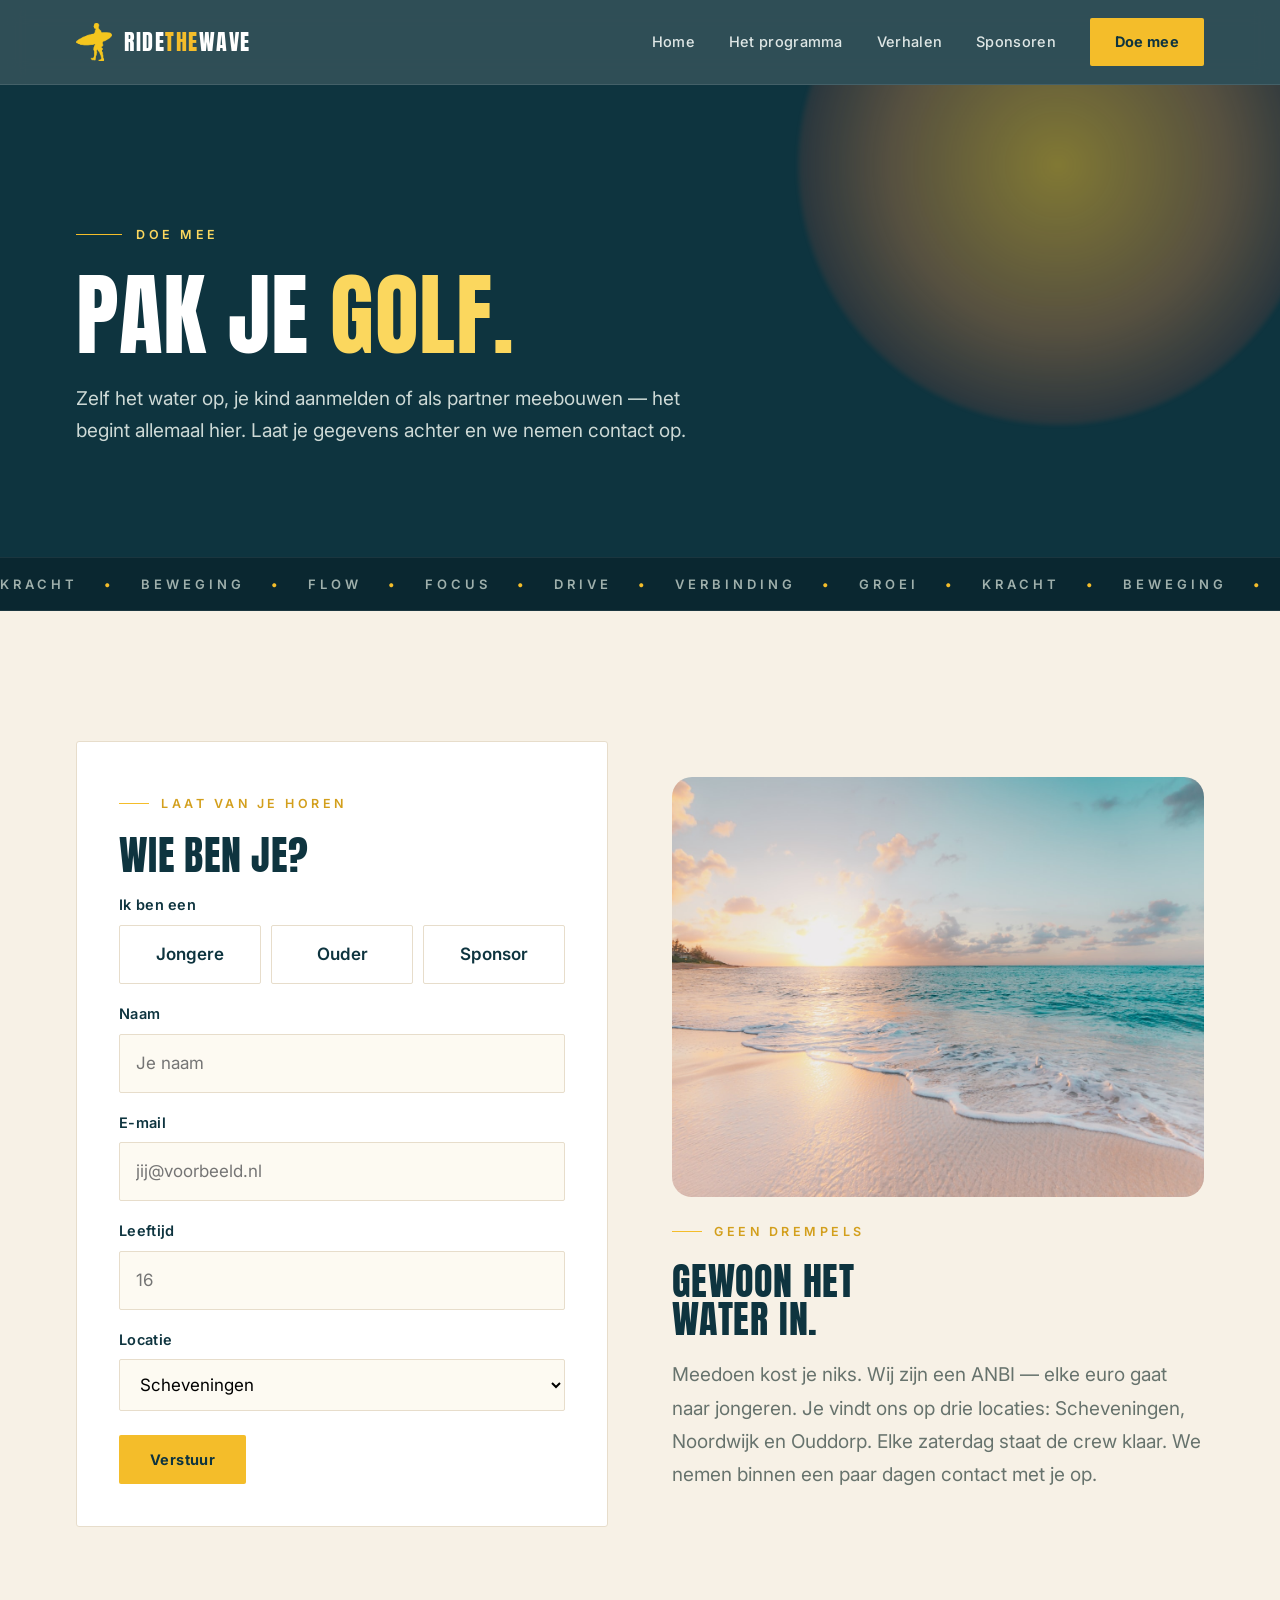
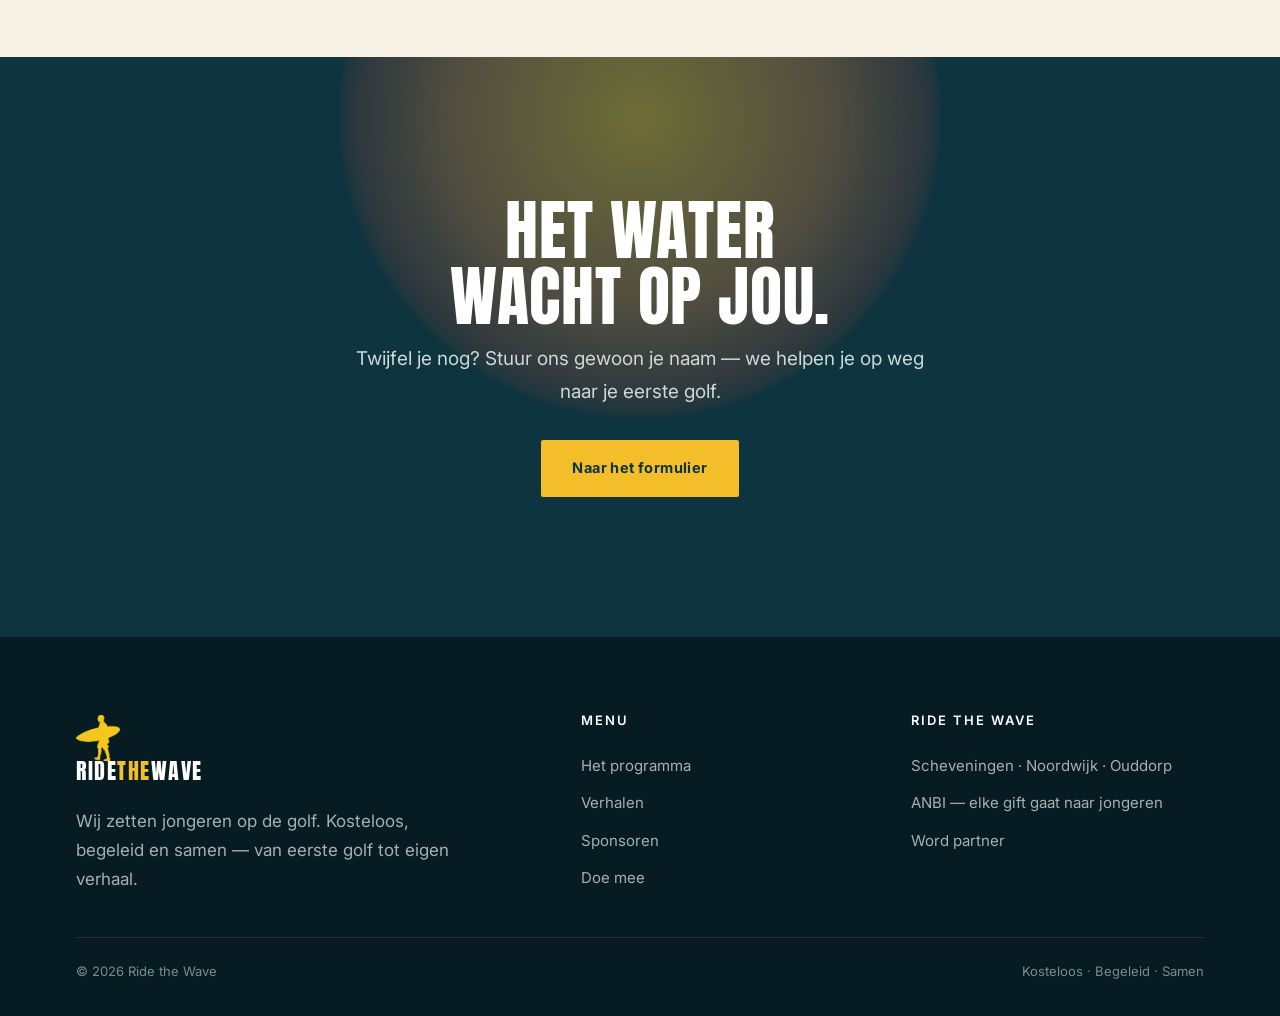
==== commit ccb20643: "v15 levendiger + diepgang: rood terug (warme zon-gloed, rode tier), feller geel, schaduwen/glow voor" ====
--- a/rtw/doe-mee.html
+++ b/rtw/doe-mee.html
@@ -2,7 +2,7 @@
 <meta charset="utf-8"><meta name="viewport" content="width=device-width,initial-scale=1">
 <title>Ride the Wave — Doe mee</title>
 <link href="https://fonts.googleapis.com/css2?family=Anton&family=Inter:wght@400;500;600;700&display=swap" rel="stylesheet">
-<link rel="stylesheet" href="styles.css?v=13">
+<link rel="stylesheet" href="styles.css?v=15">
 </head><body>
 
 <nav class="nav"><div class="wrap">
--- a/rtw/styles.css
+++ b/rtw/styles.css
@@ -3,7 +3,9 @@
 :root{
   --navy:#0E343F; --navy-2:#0a2730; --navy-3:#061b22;       /* diepe oceaan */
   --teal:#1C6E7E;                                            /* subtiele zee */
-  --gold:#D7A24A; --gold-2:#E6BD6E; --gold-d:#bd8a36;        /* de zon (verfijnd) */
+  --gold:#F4BD2A; --gold-2:#FBD75E; --gold-d:#d39f1c;        /* de zon — feller geel */
+  --red:#D9533A; --red-d:#bd4329; --orange:#EE8C44;          /* rood terug + oranje brug */
+  --aqua:#2AA39B; --aqua-2:#46c3ba;                          /* oceaan-turquoise accent */
   --cream:#F7F1E6; --sand:#EADFC9; --white:#fff;
   --ink:#22302d; --muted:#67736d; --line:#e7ddcb;
   --maxw:1200px;
@@ -52,8 +54,11 @@
 
 /* ---------- hero (gouden-uur foto, editorial) ---------- */
 .hero{position:relative;min-height:94vh;display:flex;align-items:center;color:#fff;overflow:hidden}
-.hero .bg{position:absolute;inset:0;object-fit:cover;width:100%;height:100%}
-.hero .veil{position:absolute;inset:0;background:linear-gradient(90deg,rgba(8,27,34,.82) 0%,rgba(8,27,34,.45) 45%,rgba(8,27,34,.12) 100%)}
+.hero .bg{position:absolute;inset:0;object-fit:cover;width:100%;height:100%;animation:kenburns 22s ease-in-out infinite alternate;will-change:transform}
+@keyframes kenburns{from{transform:scale(1.04) translate3d(0,0,0)}to{transform:scale(1.16) translate3d(-2%,-2%,0)}}
+.hero .veil{position:absolute;inset:0;background:
+  radial-gradient(60% 80% at 90% 78%,rgba(238,140,68,.34),rgba(217,83,58,.14) 44%,transparent 64%),
+  linear-gradient(90deg,rgba(8,27,34,.84) 0%,rgba(8,27,34,.46) 48%,rgba(8,27,34,.14) 100%)}
 .hero .waves{display:none}
 .hero .wrap{position:relative;width:100%}
 .kicker{display:inline-flex;align-items:center;gap:14px;font-family:'Inter';font-weight:600;letter-spacing:3.5px;font-size:12.5px;text-transform:uppercase;color:var(--gold-2);margin-bottom:26px}
@@ -67,7 +72,7 @@
 
 /* page hero */
 .phero{background:var(--navy);color:#fff;padding:130px 0 110px;position:relative;overflow:hidden}
-.phero::after{content:"";position:absolute;right:8%;top:-160px;width:300px;height:300px;border-radius:50%;border:1px solid rgba(215,162,74,.35);box-shadow:0 0 120px rgba(215,162,74,.12)}
+.phero::after{content:"";position:absolute;right:-3%;top:-180px;width:520px;height:520px;border-radius:50%;background:radial-gradient(circle,rgba(244,189,42,.5),rgba(238,140,68,.32) 46%,rgba(217,83,58,.16) 68%,transparent 76%);filter:blur(2px)}
 .phero .wrap{position:relative;z-index:2}
 .phero .kicker{color:var(--gold-2)}
 .phero h1{font-size:clamp(44px,7vw,92px);max-width:16ch}
@@ -85,7 +90,18 @@
 .sec{padding:130px 0}
 .sec.creme{background:var(--cream)}
 .sec.zand{background:var(--sand)}
-.sec.sea{background:var(--navy);color:#fff}
+.sec.sea{background:radial-gradient(120% 90% at 80% 0%,#16505b 0%,var(--navy) 55%,var(--navy-2) 100%);color:#fff}
+/* verfijnd golf-lijn-motief (surf-accent) */
+.waveline{display:block;width:124px;height:12px;margin-top:18px;color:var(--gold)}
+.waveline svg{display:block;width:100%;height:100%}
+/* immersief parallax-beeld */
+.immersive{position:relative;min-height:90vh;display:flex;align-items:flex-end;overflow:hidden;color:#fff}
+.immersive .pbg{position:absolute;inset:-12% 0;width:100%;height:124%;object-fit:cover;will-change:transform}
+.immersive .grad{position:absolute;inset:0;background:linear-gradient(0deg,rgba(8,27,34,.9) 0%,rgba(8,27,34,.25) 45%,rgba(8,27,34,.5) 100%)}
+.immersive .wrap{position:relative;z-index:2;padding:0 36px 9vh;width:100%;max-width:var(--maxw);margin:0 auto}
+.immersive .eyebrow{color:var(--gold-2)}
+.immersive q{font-family:'Anton';font-size:clamp(28px,4.2vw,60px);line-height:1.06;display:block;quotes:none;max-width:20ch;letter-spacing:.5px}
+.immersive .by{margin-top:18px;color:var(--gold-2);font-weight:600;letter-spacing:.5px}
 .eyebrow{font-family:'Inter';font-weight:600;letter-spacing:3.5px;font-size:12.5px;color:var(--gold-d);text-transform:uppercase;margin-bottom:20px;display:inline-flex;align-items:center;gap:12px}
 .eyebrow::before{content:"";width:30px;height:1px;background:var(--gold)}
 .sec.sea .eyebrow,.sec.zand .eyebrow{color:var(--gold-2)}
@@ -106,7 +122,7 @@
 @media(max-width:760px){.stats{grid-template-columns:repeat(2,1fr)}.stat{border-right:0;padding-right:0}}
 
 /* editorial photo cards (vervangt de festival-regenboog) */
-.festival{background:var(--navy);color:#fff;padding:130px 0}
+.festival{background:radial-gradient(90% 70% at 82% 8%,rgba(238,140,68,.26),rgba(217,83,58,.1) 42%,transparent 60%),var(--navy);color:#fff;padding:130px 0}
 .festival::after{content:none}
 .festival .head{max-width:64ch;margin:0 0 56px}
 .festival .eyebrow{color:var(--gold-2)}
@@ -126,8 +142,8 @@
 .g2{grid-template-columns:repeat(2,1fr)}.g3{grid-template-columns:repeat(3,1fr)}.g4{grid-template-columns:repeat(4,1fr)}
 @media(max-width:900px){.g3,.g4{grid-template-columns:repeat(2,1fr)}}
 @media(max-width:600px){.g2,.g3,.g4{grid-template-columns:1fr}}
-.card{background:var(--white);border:1px solid var(--line);border-radius:3px;overflow:hidden;transition:transform .2s,box-shadow .2s}
-.card:hover{transform:translateY(-3px);box-shadow:0 24px 50px rgba(14,52,63,.10)}
+.card{background:var(--white);border:1px solid var(--line);border-radius:6px;overflow:hidden;box-shadow:0 14px 34px rgba(14,52,63,.10);transition:transform .2s,box-shadow .2s}
+.card:hover{transform:translateY(-5px);box-shadow:0 30px 60px rgba(14,52,63,.18)}
 .card .pad{padding:30px 30px 32px}
 .card img{width:100%;height:220px;object-fit:cover}
 .card h3{font-size:22px;color:var(--navy);margin-bottom:10px;letter-spacing:.4px}
@@ -154,15 +170,15 @@
 @media(max-width:600px){.pull{padding-left:26px}}
 
 /* sponsor tiers */
-.tier{background:var(--white);border:1px solid var(--line);border-radius:3px;overflow:hidden;display:flex;flex-direction:column}
+.tier{background:var(--white);border:1px solid var(--line);border-radius:6px;overflow:hidden;display:flex;flex-direction:column;box-shadow:0 14px 34px rgba(14,52,63,.09)}
 .tier .top{background:var(--navy)!important;color:#fff;padding:26px;font-family:'Anton';font-size:24px;text-align:center;letter-spacing:1.5px}
 .tier .price{font-family:'Anton';font-size:36px;color:var(--navy);text-align:center;padding:28px 0 8px}
 .tier .desc{padding:0 28px 26px;color:var(--muted);text-align:center;font-size:15px;flex:1}
 .tier .cta{padding:0 28px 32px;text-align:center}
-.tier.hi{border-color:var(--gold);box-shadow:0 24px 50px rgba(14,52,63,.1)}
-.tier.hi .top{background:var(--gold)!important;color:var(--navy)}
-.tier.hi .price{color:var(--gold-d)}
-.badge-best{background:var(--gold);color:var(--navy);font-family:'Inter';font-weight:700;font-size:11.5px;letter-spacing:2px;text-align:center;padding:9px;text-transform:uppercase}
+.tier.hi{border-color:var(--red);box-shadow:0 30px 60px rgba(217,83,58,.18);transform:translateY(-6px)}
+.tier.hi .top{background:var(--red)!important;color:#fff}
+.tier.hi .price{color:var(--red)}
+.badge-best{background:var(--red);color:#fff;font-family:'Inter';font-weight:700;font-size:11.5px;letter-spacing:2px;text-align:center;padding:9px;text-transform:uppercase}
 
 /* form */
 .form{background:var(--white);border:1px solid var(--line);border-radius:3px;padding:42px;max-width:680px}
@@ -177,7 +193,7 @@
 
 /* CTA strip */
 .ctastrip{background:var(--navy);color:#fff;text-align:center;padding:140px 0;position:relative;overflow:hidden}
-.ctastrip::before{content:"";position:absolute;left:50%;top:-220px;width:440px;height:440px;transform:translateX(-50%);border-radius:50%;border:1px solid rgba(215,162,74,.4);box-shadow:0 0 140px rgba(215,162,74,.14)}
+.ctastrip::before{content:"";position:absolute;left:50%;top:-240px;width:600px;height:600px;transform:translateX(-50%);border-radius:50%;background:radial-gradient(circle,rgba(244,189,42,.42),rgba(238,140,68,.3) 44%,rgba(217,83,58,.16) 66%,transparent 74%);filter:blur(2px)}
 .ctastrip .wrap{position:relative;z-index:2}
 .ctastrip h2{font-size:clamp(36px,5.2vw,66px);margin-bottom:14px;color:#fff;letter-spacing:.8px}
 .ctastrip p{max-width:50ch;margin:0 auto 32px;font-size:19px;color:#cdd9d6}
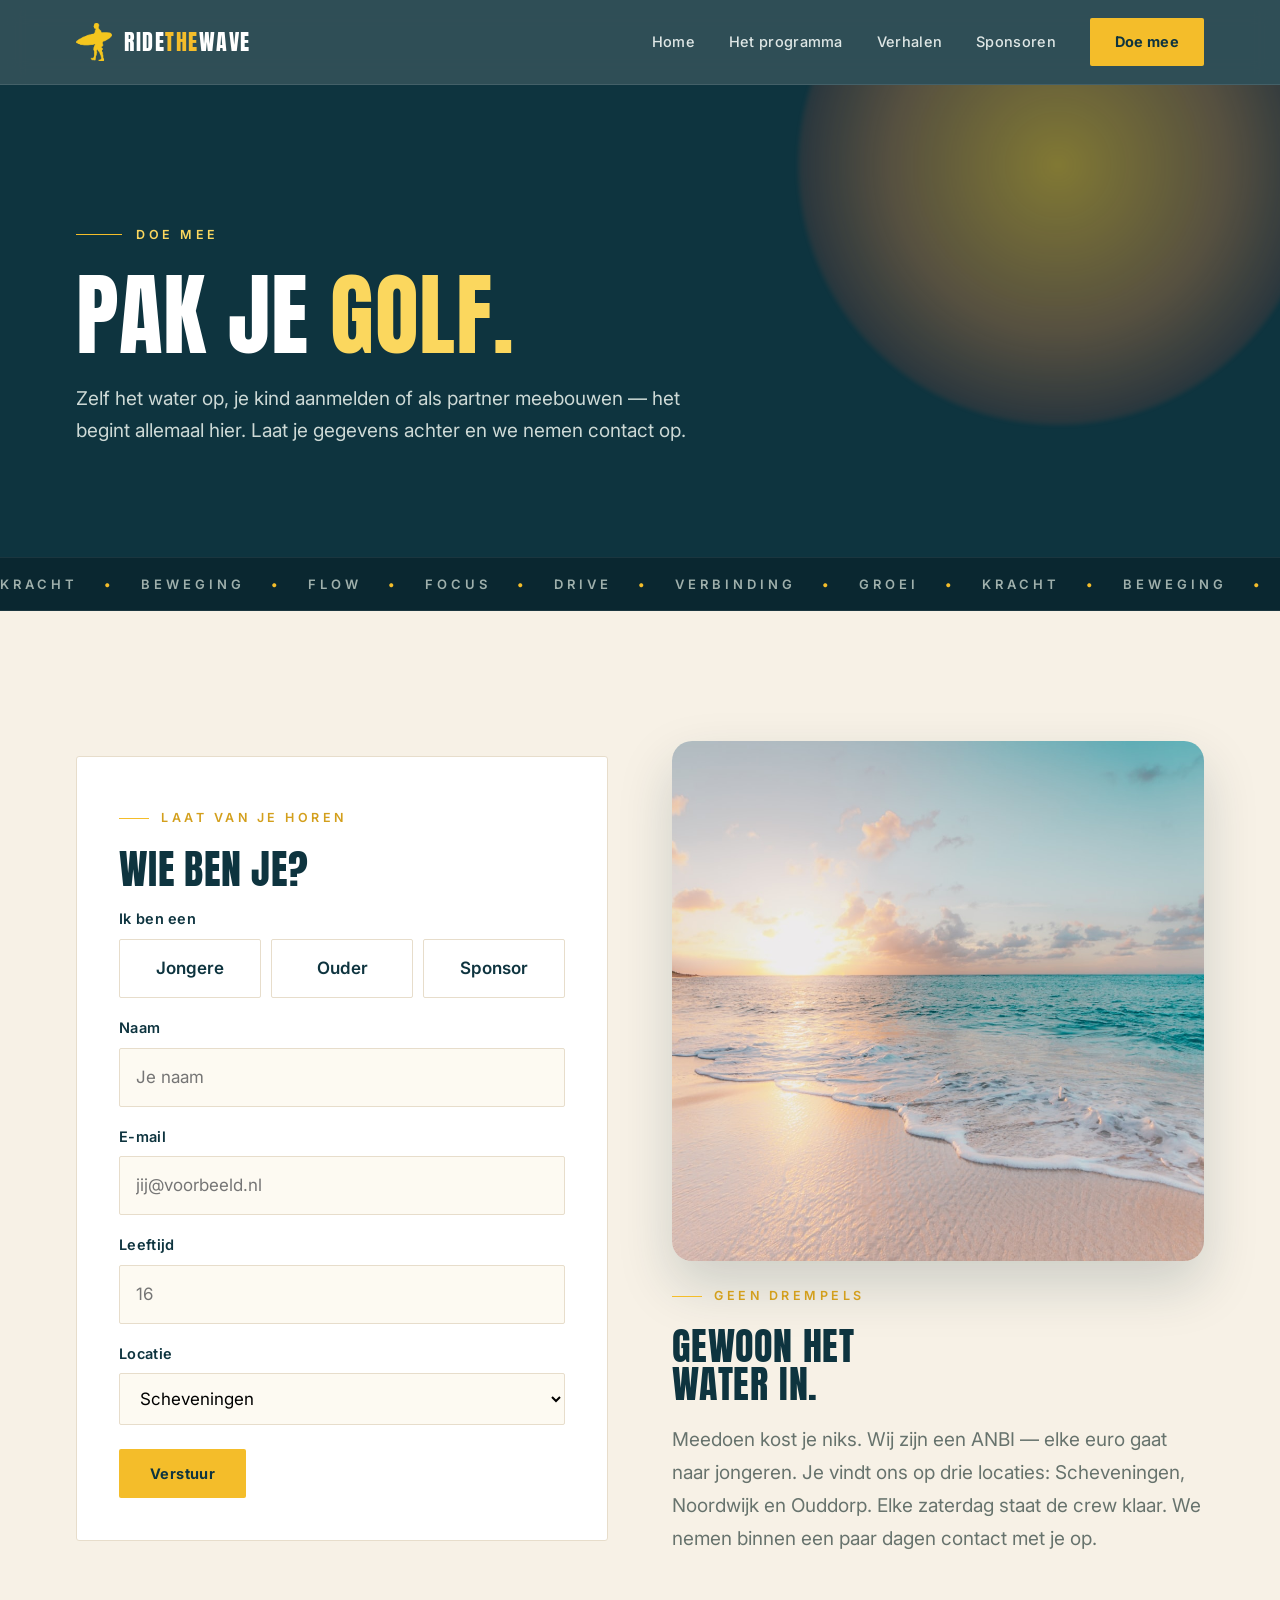
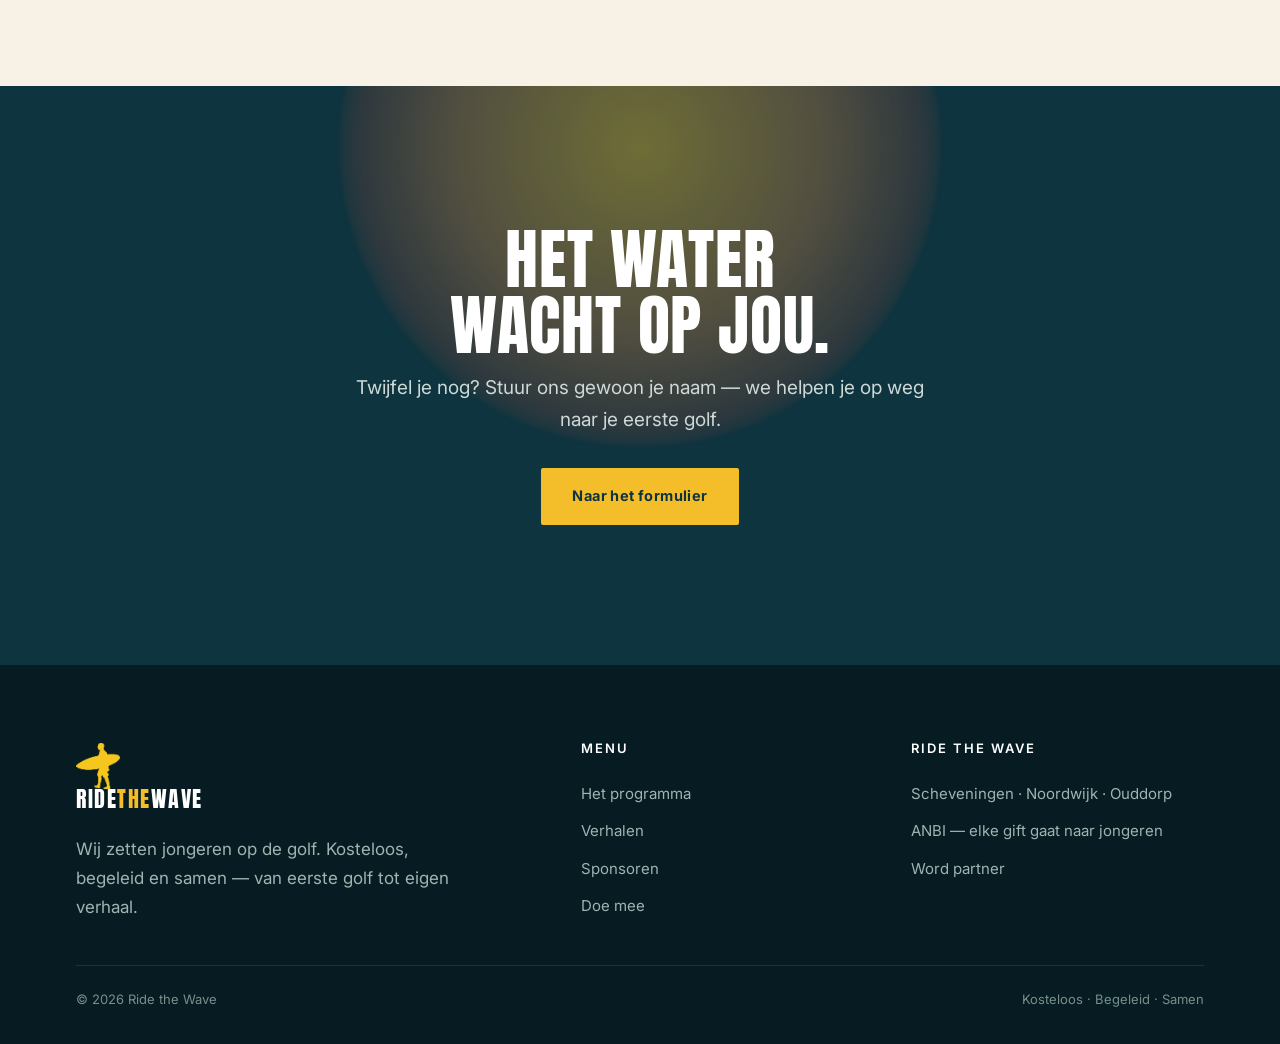
==== commit 94c5882a: "v16 ripstar-niveau: immersieve overlay-beeldcards (hover-zoom, overlay-tekst), grotere foto's, geen " ====
--- a/rtw/doe-mee.html
+++ b/rtw/doe-mee.html
@@ -2,7 +2,7 @@
 <meta charset="utf-8"><meta name="viewport" content="width=device-width,initial-scale=1">
 <title>Ride the Wave — Doe mee</title>
 <link href="https://fonts.googleapis.com/css2?family=Anton&family=Inter:wght@400;500;600;700&display=swap" rel="stylesheet">
-<link rel="stylesheet" href="styles.css?v=15">
+<link rel="stylesheet" href="styles.css?v=16">
 </head><body>
 
 <nav class="nav"><div class="wrap">
--- a/rtw/styles.css
+++ b/rtw/styles.css
@@ -130,12 +130,26 @@
 .festival .lead{color:#cdd9d6}
 .fcards{display:grid;grid-template-columns:repeat(3,1fr);gap:36px}
 @media(max-width:860px){.fcards{grid-template-columns:1fr;gap:40px;max-width:440px}}
-.fitem .frame{overflow:hidden;border-radius:3px;position:relative}
-.fitem .frame::after{content:"";position:absolute;inset:0;box-shadow:inset 0 0 0 1px rgba(215,162,74,.35)}
-.fitem .frame img{width:100%;height:300px;object-fit:cover;transition:transform .5s ease}
-.fitem:hover .frame img{transform:scale(1.05)}
-.fitem h3{font-size:24px;margin:26px 0 10px;color:#fff;letter-spacing:.5px}
+.fitem .frame{overflow:hidden;border-radius:16px;position:relative;box-shadow:0 22px 50px rgba(0,0,0,.3)}
+.fitem .frame img{width:100%;height:360px;object-fit:cover;transition:transform .6s ease}
+.fitem:hover .frame img{transform:scale(1.06)}
+.fitem h3{font-size:24px;margin:24px 0 10px;color:#fff;letter-spacing:.5px}
 .fitem p{color:#bcccc8;font-size:15px;max-width:38ch}
+
+/* ---------- immersieve overlay-beeldcards (ripstar-niveau) ---------- */
+.imgcard{position:relative;display:block;border-radius:18px;overflow:hidden;min-height:480px;box-shadow:0 24px 54px rgba(0,0,0,.32);color:#fff}
+.imgcard img{position:absolute;inset:0;width:100%;height:100%;object-fit:cover;transition:transform .7s cubic-bezier(.2,.7,.2,1)}
+.imgcard:hover img{transform:scale(1.08)}
+.imgcard .ov{position:absolute;inset:0;background:linear-gradient(0deg,rgba(7,24,30,.9) 4%,rgba(7,24,30,.34) 46%,rgba(7,24,30,.05) 78%);transition:background .3s}
+.imgcard:hover .ov{background:linear-gradient(0deg,rgba(7,24,30,.92) 6%,rgba(217,83,58,.18) 50%,rgba(7,24,30,.05) 82%)}
+.imgcard .cap{position:absolute;left:0;right:0;bottom:0;padding:32px 30px;z-index:2}
+.imgcard .k{font-family:'Inter';font-weight:600;letter-spacing:2.5px;font-size:11.5px;text-transform:uppercase;color:var(--gold-2)}
+.imgcard h3{color:#fff;font-size:27px;margin:10px 0 8px;letter-spacing:.5px}
+.imgcard p{color:#d7e3e0;font-size:14.5px;max-width:32ch}
+.imgcard .go{display:inline-flex;align-items:center;gap:8px;margin-top:14px;font-weight:700;font-size:13px;letter-spacing:.5px;color:var(--gold-2);transform:translateY(6px);opacity:0;transition:.3s}
+.imgcard:hover .go{transform:none;opacity:1}
+.fcards.tall{grid-template-columns:1.1fr 1fr 1fr}
+@media(max-width:860px){.fcards.tall{grid-template-columns:1fr}}
 
 /* cards */
 .grid{display:grid;gap:30px}
@@ -158,7 +172,7 @@
 
 /* media row */
 .media{display:grid;grid-template-columns:1fr 1fr;gap:64px;align-items:center}
-.media img{width:100%;height:100%;min-height:420px;object-fit:cover;border-radius:3px}
+.media img{width:100%;height:100%;min-height:520px;object-fit:cover;border-radius:16px;box-shadow:0 24px 54px rgba(14,52,63,.18)}
 @media(max-width:820px){.media{grid-template-columns:1fr;gap:32px}.media img{min-height:280px}}
 
 /* quote */
